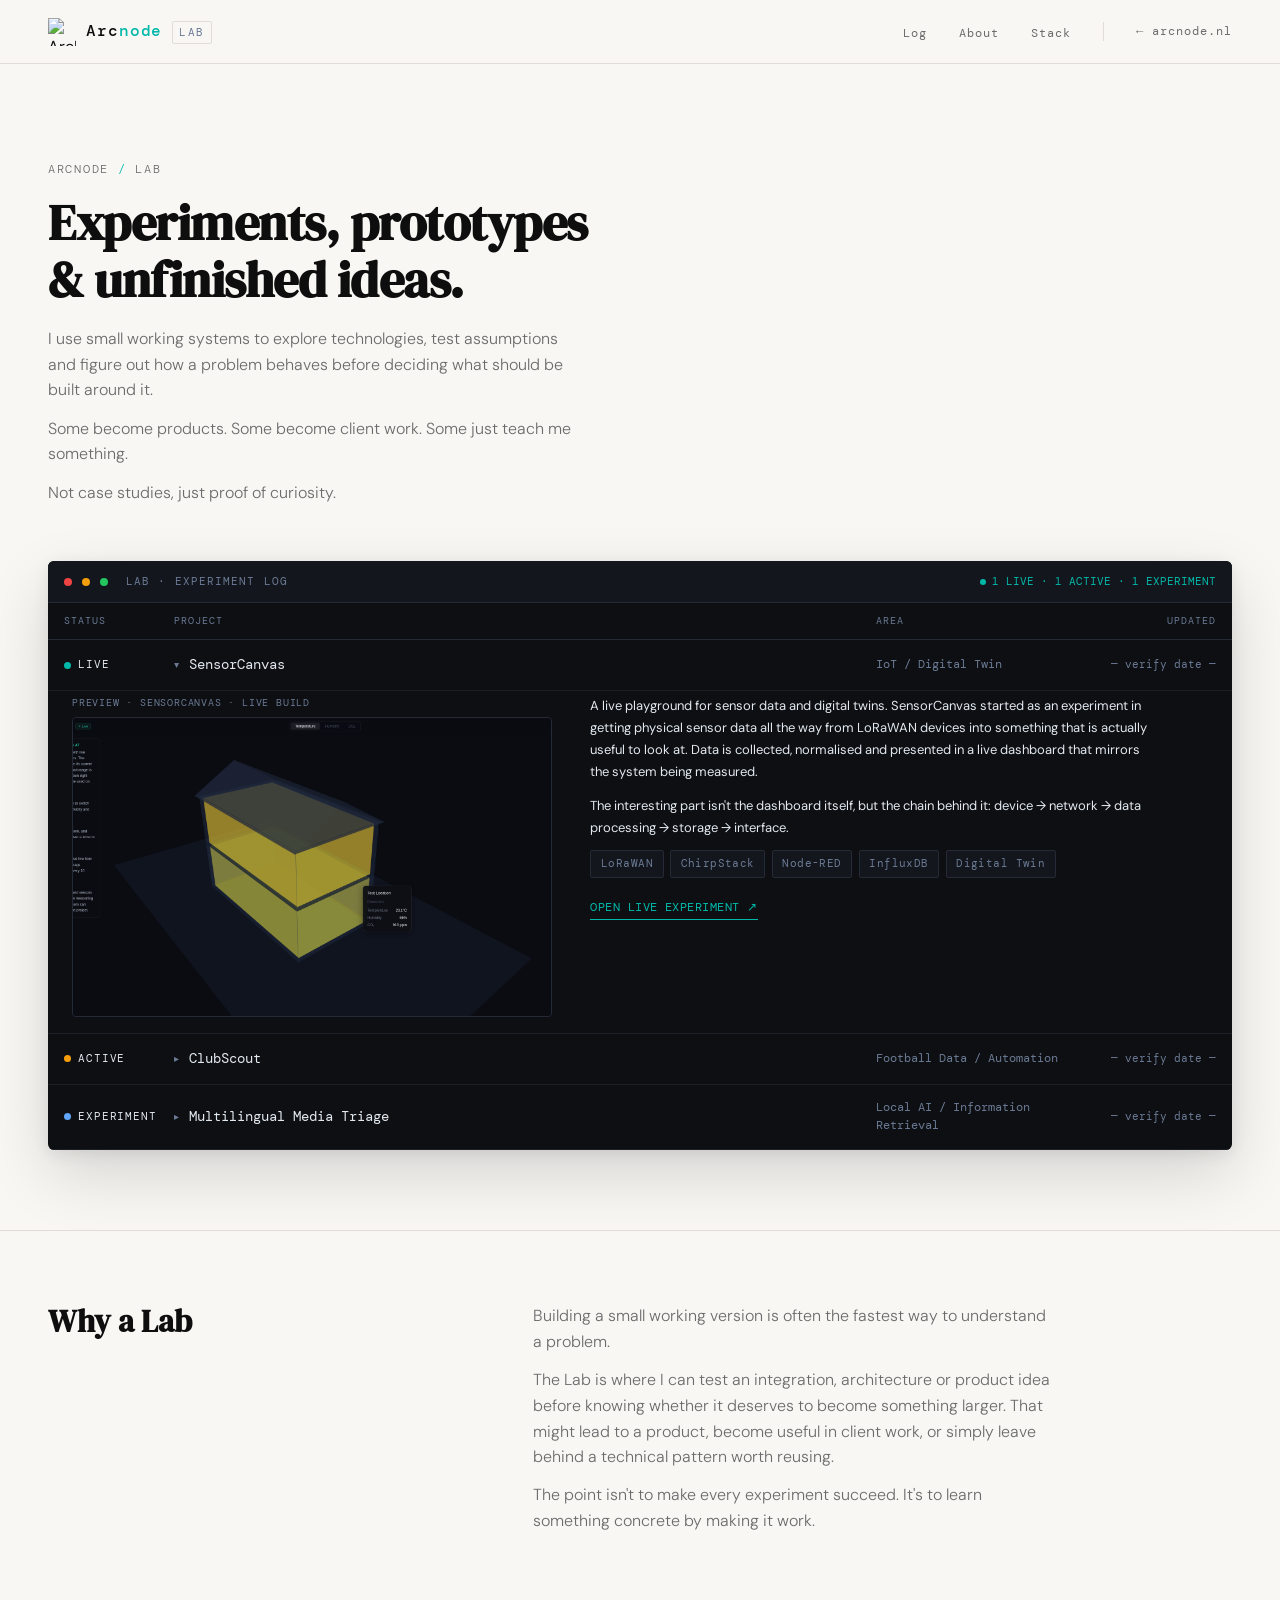
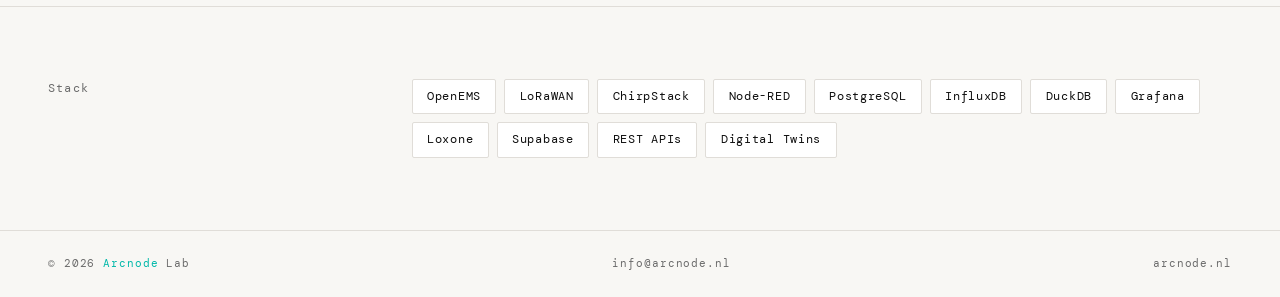
==== index.html @ 233a1d0d "Add files via upload" ====
<!DOCTYPE html>
<html lang="en">
<head>
    <link rel="icon" type="image/png" href="/flavicon.ico">
    <link rel="apple-touch-icon" href="/flavicon.ico">

    <meta charset="UTF-8">
    <meta name="viewport" content="width=device-width, initial-scale=1.0">

    <title>ArcNode / Lab — Experiments, prototypes & unfinished ideas.</title>
    <meta name="description" content="Experiments, prototypes and unfinished ideas from ArcNode. Not case studies — proof of curiosity.">

    <meta property="og:title" content="ArcNode / Lab">
    <meta property="og:description" content="Experiments, prototypes and unfinished ideas.">
    <meta property="og:type" content="website">
    <meta property="og:url" content="https://lab.arcnode.nl">
    <meta property="og:image" content="https://arcnode.nl/flavicon.ico">

    <link rel="preconnect" href="https://fonts.googleapis.com">
    <link href="https://fonts.googleapis.com/css2?family=DM+Serif+Display:ital@0;1&family=DM+Mono:wght@300;400;500&family=DM+Sans:wght@300;400;500&display=swap" rel="stylesheet">

<style>
  :root {
    /* Shared with arcnode.nl — do not diverge without updating both sites */
    --bg: #f8f7f4;
    --fg: #0e0e0e;
    --teal: #00b8a9;
    --teal-light: #e0f7f5;
    --teal-dark: #007a6e;
    --muted: #6b6b6b;
    --border: #e0ddd8;
    --mono: 'DM Mono', monospace;
    --serif: 'DM Serif Display', serif;
    --sans: 'DM Sans', sans-serif;

    /* Lab-only — the dark panel from arcnode.nl's dashboard mock, promoted from decoration to primary surface */
    --panel: #0d0f12;
    --panel-head: #13171d;
    --panel-border: #252b36;
    --panel-line: #1a1f28;
    --panel-text: #e2e8f0;
    --panel-muted: #6b7a95;

    --live: #00b8a9;
    --active: #f59e0b;
    --experiment: #60a5fa;
    --archived: #6b7a95;
  }

  *, *::before, *::after { box-sizing: border-box; margin: 0; padding: 0; }
  html { scroll-behavior: smooth; }
  body {
    background: var(--bg);
    color: var(--fg);
    font-family: var(--sans);
    font-size: 16px;
    line-height: 1.6;
  }

  @media (prefers-reduced-motion: reduce) {
    * { animation-duration: 0.01ms !important; transition-duration: 0.01ms !important; }
  }

  a { color: inherit; }

  /* NAV */
  nav {
    position: sticky;
    top: 0; left: 0; right: 0;
    z-index: 100;
    display: flex;
    align-items: center;
    justify-content: space-between;
    padding: 1.1rem 3rem;
    background: rgba(248,247,244,0.92);
    backdrop-filter: blur(12px);
    border-bottom: 1px solid var(--border);
  }

  .nav-logo {
    display: flex;
    align-items: baseline;
    gap: 0.6rem;
    text-decoration: none;
  }

  .nav-logo img { height: 28px; width: 28px; object-fit: contain; align-self: center; }

  .nav-logo-text {
    font-family: var(--mono);
    font-size: 1.02rem;
    font-weight: 500;
    letter-spacing: 0.06em;
    color: var(--fg);
  }
  .nav-logo-text span { color: var(--teal); }

  .nav-lab-tag {
    font-family: var(--mono);
    font-size: 0.68rem;
    letter-spacing: 0.14em;
    color: var(--panel-muted);
    border: 1px solid var(--border);
    padding: 0.1rem 0.4rem;
    border-radius: 2px;
  }

  .nav-right { display: flex; align-items: center; gap: 2rem; }

  .nav-links { display: flex; gap: 2rem; list-style: none; }

  .nav-links a, .nav-home {
    font-family: var(--mono);
    font-size: 0.76rem;
    letter-spacing: 0.08em;
    color: var(--muted);
    text-decoration: none;
    transition: color 0.15s;
  }
  .nav-links a:hover, .nav-home:hover { color: var(--teal); }

  .nav-home {
    display: flex;
    align-items: center;
    gap: 0.4rem;
    border-left: 1px solid var(--border);
    padding-left: 2rem;
  }

  /* INTRO — a README header, not a hero */
  .intro {
    padding: 6rem 3rem 3.5rem;
    max-width: 760px;
  }

  .intro-mark {
    font-family: var(--mono);
    font-size: 0.78rem;
    letter-spacing: 0.14em;
    color: var(--muted);
    margin-bottom: 0.9rem;
  }
  .intro-mark span { color: var(--teal); }

  .intro h1 {
    font-family: var(--serif);
    font-size: clamp(2.1rem, 4vw, 3.1rem);
    line-height: 1.15;
    letter-spacing: -0.01em;
    margin-bottom: 1.1rem;
  }

  .intro p {
    color: var(--muted);
    font-weight: 300;
    max-width: 540px;
  }

  .intro p + p { margin-top: 0.8rem; }

  /* LOG — the centerpiece */
  .log-section { padding: 0 3rem 5rem; }

  .log-panel {
    background: var(--panel);
    border-radius: 6px;
    overflow: hidden;
    font-family: var(--mono);
    color: var(--panel-text);
    box-shadow: 0 24px 64px rgba(0,0,0,0.14), 0 4px 16px rgba(0,0,0,0.08);
  }

  .log-head {
    display: flex;
    align-items: center;
    gap: 10px;
    padding: 0 16px;
    height: 42px;
    background: var(--panel-head);
    border-bottom: 1px solid var(--panel-border);
  }
  .log-dot { width: 8px; height: 8px; border-radius: 50%; }
  .log-head-title {
    margin-left: 8px;
    font-size: 11px;
    letter-spacing: 0.1em;
    color: var(--panel-muted);
  }
  .log-head-status {
    margin-left: auto;
    font-size: 11px;
    color: var(--live);
    display: flex;
    align-items: center;
    gap: 6px;
  }
  .log-head-status .blink {
    width: 6px; height: 6px; border-radius: 50%;
    background: var(--live);
    animation: pulse 2s ease-in-out infinite;
  }
  @keyframes pulse {
    0%, 100% { opacity: 1; }
    50% { opacity: 0.35; }
  }

  .log-cols {
    display: grid;
    grid-template-columns: 110px 1fr 200px 140px;
    padding: 10px 16px;
    font-size: 10px;
    letter-spacing: 0.1em;
    color: var(--panel-muted);
    border-bottom: 1px solid var(--panel-border);
  }

  .log-row {
    display: grid;
    grid-template-columns: 110px 1fr 200px 140px;
    align-items: center;
    padding: 14px 16px;
    border-bottom: 1px solid var(--panel-line);
    cursor: pointer;
    transition: background 0.15s;
  }
  .log-row:last-child { border-bottom: none; }
  .log-row:hover { background: var(--panel-head); }

  .status {
    display: flex;
    align-items: center;
    gap: 7px;
    font-size: 11px;
    letter-spacing: 0.08em;
  }
  .status-dot { width: 7px; height: 7px; border-radius: 50%; flex-shrink: 0; }
  .status-dot.hollow { background: transparent; border: 1.5px solid var(--archived); }
  .status.live .status-dot { background: var(--live); }
  .status.active .status-dot { background: var(--active); }
  .status.experiment .status-dot { background: var(--experiment); }
  .status.archived { color: var(--panel-muted); }

  .log-project {
    font-size: 13.5px;
    color: var(--panel-text);
    display: flex;
    align-items: center;
    gap: 10px;
  }
  .log-project .caret {
    font-size: 10px;
    color: var(--panel-muted);
    transition: transform 0.2s;
    display: inline-block;
  }
  .log-row[aria-expanded="true"] .caret { transform: rotate(90deg); }

  .log-area { font-size: 11.5px; color: var(--panel-muted); }
  .log-updated { font-size: 11px; color: var(--panel-muted); text-align: right; }

  .log-detail {
    grid-column: 1 / -1;
    display: none;
    padding: 4px 0 16px 24px;
    border-bottom: 1px solid var(--panel-line);
  }
  .log-row[aria-expanded="true"] + .log-detail {
    display: grid;
    grid-template-columns: minmax(260px, 480px) 1fr;
    gap: 1.6rem 2.4rem;
    align-items: start;
  }
  .log-row:last-of-type + .log-detail { border-bottom: none; }

  .log-body p {
    font-family: var(--sans);
    font-size: 13px;
    line-height: 1.7;
    color: var(--panel-text);
    max-width: 560px;
    margin-bottom: 0.7rem;
  }

  .log-body .todo-flag {
    font-family: var(--mono);
    font-size: 10.5px;
    color: var(--active);
    letter-spacing: 0.02em;
    margin-bottom: 0.7rem;
    max-width: 560px;
  }

  /* PREVIEW — treated as a lab artefact, not marketing imagery. No device mockups. */
  .preview { margin-bottom: 0; }
  .preview-label {
    font-family: var(--mono);
    font-size: 10px;
    letter-spacing: 0.08em;
    color: var(--panel-muted);
    margin-bottom: 6px;
  }
  .preview-box {
    aspect-ratio: 16 / 10;
    background: var(--panel-head);
    border: 1px dashed var(--panel-border);
    border-radius: 4px;
    display: flex;
    align-items: center;
    justify-content: center;
    text-align: center;
    padding: 1rem;
    font-family: var(--mono);
    font-size: 11px;
    line-height: 1.6;
    color: var(--panel-muted);
  }
  .preview-box img { width: 100%; height: 100%; object-fit: cover; border-radius: 3px; }
  .preview-box:has(img) { border-style: solid; padding: 0; }

  .preview-split { display: grid; grid-template-columns: 2fr 1fr; gap: 10px; }
  .preview-split .preview-box { aspect-ratio: auto; height: 190px; }

  /* Text pipeline — for experiments with no screenshot yet */
  .pipeline {
    display: flex;
    flex-wrap: wrap;
    align-items: center;
    gap: 6px;
    background: var(--panel-head);
    border: 1px solid var(--panel-border);
    border-radius: 4px;
    padding: 1rem;
    font-family: var(--mono);
    font-size: 10.5px;
    letter-spacing: 0.02em;
  }
  .pipeline-step {
    background: var(--panel);
    border: 1px solid var(--panel-border);
    border-radius: 2px;
    padding: 0.4rem 0.6rem;
    color: var(--panel-text);
  }
  .pipeline-arrow { color: var(--panel-muted); }

  .log-tags { display: flex; flex-wrap: wrap; gap: 0.4rem; margin-bottom: 0.9rem; }
  .log-tag {
    font-size: 10.5px;
    letter-spacing: 0.04em;
    padding: 0.3rem 0.6rem;
    background: var(--panel-head);
    border: 1px solid var(--panel-border);
    border-radius: 2px;
    color: var(--panel-muted);
  }

  .log-action {
    display: inline-flex;
    align-items: center;
    gap: 6px;
    font-family: var(--mono);
    font-size: 11.5px;
    letter-spacing: 0.04em;
    color: var(--live);
    text-decoration: none;
    border-bottom: 1px solid var(--live);
    padding-bottom: 2px;
    width: fit-content;
    transition: opacity 0.15s;
  }
  .log-action:hover { opacity: 0.7; }

  @media (max-width: 720px) {
    .log-cols { display: none; }
    .log-row, .log-detail { grid-template-columns: 1fr; row-gap: 6px; }
    .log-updated { text-align: left; }
    .preview-split { grid-template-columns: 1fr; }
  }

  /* ABOUT-THE-LAB STRIP */
  .about-lab {
    padding: 4.5rem 3rem;
    border-top: 1px solid var(--border);
    display: grid;
    grid-template-columns: 1fr 1.6fr;
    gap: 3rem;
  }
  .about-lab h2 {
    font-family: var(--serif);
    font-size: clamp(1.5rem, 2.4vw, 2rem);
    line-height: 1.2;
  }
  .about-lab p { color: var(--muted); font-weight: 300; max-width: 520px; }
  .about-lab p + p { margin-top: 0.8rem; }

  /* STACK — same component as arcnode.nl */
  .stack {
    padding: 4.5rem 3rem;
    border-top: 1px solid var(--border);
    display: grid;
    grid-template-columns: 1fr 2.6fr;
    gap: 3rem;
    align-items: start;
  }
  .stack-label { font-family: var(--mono); font-size: 0.75rem; letter-spacing: 0.1em; color: var(--muted); }
  .stack-items { display: flex; flex-wrap: wrap; gap: 0.5rem; }
  .stack-tag {
    font-family: var(--mono);
    font-size: 0.75rem;
    letter-spacing: 0.06em;
    padding: 0.45rem 0.9rem;
    background: #fff;
    border: 1px solid var(--border);
    color: var(--fg);
    border-radius: 2px;
    transition: border-color 0.2s, color 0.2s;
  }
  .stack-tag:hover { border-color: var(--teal); color: var(--teal-dark); }

  /* FOOTER */
  footer {
    padding: 1.5rem 3rem;
    border-top: 1px solid var(--border);
    display: flex;
    justify-content: space-between;
    align-items: center;
    flex-wrap: wrap;
    gap: 0.75rem;
  }
  footer p, footer a {
    font-family: var(--mono);
    font-size: 0.7rem;
    letter-spacing: 0.08em;
    color: var(--muted);
    text-decoration: none;
  }
  footer a:hover { color: var(--teal); }
  footer span { color: var(--teal); }

  /* Keyboard focus visibility */
  a:focus-visible, .log-row:focus-visible { outline: 2px solid var(--teal); outline-offset: 2px; }

  @media (max-width: 900px) {
    nav { padding: 1rem 1.5rem; }
    .nav-links { display: none; }
    .nav-home { padding-left: 1rem; }
    .intro { padding: 4.5rem 1.5rem 2.5rem; }
    .log-section { padding: 0 1.5rem 3.5rem; }
    .about-lab, .stack { grid-template-columns: 1fr; gap: 1.2rem; padding: 3rem 1.5rem; }
    footer { padding: 1.5rem; }
    .log-row[aria-expanded="true"] + .log-detail { grid-template-columns: 1fr; }
  }
</style>
</head>
<body>

<nav>
  <a href="https://arcnode.nl" class="nav-logo">
    <img src="/arcnode_flavo.png" alt="ArcNode logo">
    <span class="nav-logo-text">Arc<span>node</span></span>
    <span class="nav-lab-tag">LAB</span>
  </a>
  <div class="nav-right">
    <ul class="nav-links">
      <li><a href="#log">Log</a></li>
      <li><a href="#about">About</a></li>
      <li><a href="#stack">Stack</a></li>
    </ul>
    <a href="https://arcnode.nl" class="nav-home">← arcnode.nl</a>
  </div>
</nav>

<!-- INTRO -->
<section class="intro">
  <p class="intro-mark">ARCNODE <span>/</span> LAB</p>
  <h1>Experiments, prototypes<br>& unfinished ideas.</h1>
  <p>I use small working systems to explore technologies, test assumptions and figure out how a problem behaves before deciding what should be built around it.</p>
  <p>Some become products. Some become client work. Some just teach me something.</p>
  <p>Not case studies, just proof of curiosity.</p>
</section>

<!-- LOG -->
<section class="log-section" id="log">
  <div class="log-panel">
    <div class="log-head">
      <span class="log-dot" style="background:#ef4444"></span>
      <span class="log-dot" style="background:#f59e0b"></span>
      <span class="log-dot" style="background:#22c55e"></span>
      <span class="log-head-title">LAB · EXPERIMENT LOG</span>
      <span class="log-head-status"><span class="blink"></span>1 LIVE · 1 ACTIVE · 1 EXPERIMENT</span>
    </div>

    <div class="log-cols">
      <span>STATUS</span>
      <span>PROJECT</span>
      <span>AREA</span>
      <span style="text-align:right">UPDATED</span>
    </div>

    <div class="log-row" tabindex="0" role="button" aria-expanded="true" onclick="toggleRow(this)">
      <span class="status live"><span class="status-dot"></span>LIVE</span>
      <span class="log-project"><span class="caret">▸</span>SensorCanvas</span>
      <span class="log-area">IoT / Digital Twin</span>
      <span class="log-updated">— verify date —</span>
    </div>
    <div class="log-detail">
      <div class="preview">
        <p class="preview-label">PREVIEW · SENSORCANVAS · LIVE BUILD</p>
        <div class="preview-box"><img src="sensor_preview.png" alt="SensorCanvas dashboard"></div>
      </div>
      <div class="log-body">
        <p>A live playground for sensor data and digital twins. SensorCanvas started as an experiment in getting physical sensor data all the way from LoRaWAN devices into something that is actually useful to look at. Data is collected, normalised and presented in a live dashboard that mirrors the system being measured.</p>
        <p>The interesting part isn't the dashboard itself, but the chain behind it: device → network → data processing → storage → interface.</p>
        <div class="log-tags">
          <span class="log-tag">LoRaWAN</span>
          <span class="log-tag">ChirpStack</span>
          <span class="log-tag">Node-RED</span>
          <span class="log-tag">InfluxDB</span>
          <span class="log-tag">Digital Twin</span>
        </div>
        <a class="log-action" href="https://sensorcanvas.arcnode.nl/sensor/" target="_blank" rel="noopener">OPEN LIVE EXPERIMENT ↗</a>
      </div>
    </div>

    <div class="log-row" tabindex="0" role="button" aria-expanded="false" onclick="toggleRow(this)">
      <span class="status active"><span class="status-dot"></span>ACTIVE</span>
      <span class="log-project"><span class="caret">▸</span>ClubScout</span>
      <span class="log-area">Football Data / Automation</span>
      <span class="log-updated">— verify date —</span>
    </div>
    <div class="log-detail">
      <!-- Replace the two boxes below with:
           <img src="/lab/media/clubscout-profile.png" alt="ClubScout player profile">
           <img src="/lab/media/clubscout-telegram.png" alt="ClubScout Telegram alert"> -->
      <div class="preview preview-split">
        <div>
          <p class="preview-label">PREVIEW · CLUBSCOUT · PLAYER PROFILE</p>
          <div class="preview-box">Player-profile screenshot goes here.</div>
        </div>
        <div>
          <p class="preview-label">PREVIEW · CLUBSCOUT · TELEGRAM ALERT</p>
          <div class="preview-box">Telegram notification screenshot goes here.</div>
        </div>
      </div>
      <div class="log-body">
        <p>A football scouting tool built around a database of roughly 18,000 players. ClubScout explores what happens when player data, transfer information and automated monitoring are brought into one workflow — clubs can inspect player profiles and receive notifications when something relevant changes.</p>
        <p>The profile and the Telegram alert belong to the same system: the interface and the automated notification are two views on one pipeline, not two separate tools.</p>
        <div class="log-tags">
          <span class="log-tag">Next.js</span>
          <span class="log-tag">TypeScript</span>
          <span class="log-tag">PostgreSQL</span>
          <span class="log-tag">Telegram</span>
          <span class="log-tag">Data pipelines</span>
        </div>
      </div>
    </div>

    <div class="log-row" tabindex="0" role="button" aria-expanded="false" onclick="toggleRow(this)">
      <span class="status experiment"><span class="status-dot"></span>EXPERIMENT</span>
      <span class="log-project"><span class="caret">▸</span>Multilingual Media Triage</span>
      <span class="log-area">Local AI / Information Retrieval</span>
      <span class="log-updated">— verify date —</span>
    </div>
    <div class="log-detail">
      <div class="preview">
        <p class="preview-label">PIPELINE · MULTILINGUAL MEDIA TRIAGE</p>
        <div class="pipeline">
          <span class="pipeline-step">source article</span><span class="pipeline-arrow">→</span>
          <span class="pipeline-step">translation</span><span class="pipeline-arrow">→</span>
          <span class="pipeline-step">classification</span><span class="pipeline-arrow">→</span>
          <span class="pipeline-step">confidence / reasoning</span><span class="pipeline-arrow">→</span>
          <span class="pipeline-step">human review</span>
        </div>
      </div>
      <div class="log-body">
        <p class="todo-flag">✎ Derived from a client news-monitoring proof of concept — kept fully generic here, no client name, branding or real data.</p>
        <p>An experiment in finding relevant incidents in multilingual news without asking an AI model to invent the underlying facts. The pipeline collects articles across languages, translates the parts needed for review, applies local language models for relevance classification and structured metadata, and presents candidates for human review.</p>
        <p>The experiment is partly about a boundary: what can safely be automated, and what should remain a human decision?</p>
        <div class="log-tags">
          <span class="log-tag">Python</span>
          <span class="log-tag">Ollama</span>
          <span class="log-tag">Local LLMs</span>
          <span class="log-tag">SQLite</span>
          <span class="log-tag">Multilingual NLP</span>
        </div>
      </div>
    </div>
  </div>
</section>

<!-- ABOUT THE LAB -->
<section class="about-lab" id="about">
  <h2>Why a Lab</h2>
  <div>
    <p>Building a small working version is often the fastest way to understand a problem.</p>
    <p>The Lab is where I can test an integration, architecture or product idea before knowing whether it deserves to become something larger. That might lead to a product, become useful in client work, or simply leave behind a technical pattern worth reusing.</p>
    <p>The point isn't to make every experiment succeed. It's to learn something concrete by making it work.</p>
  </div>
</section>

<!-- STACK -->
<section class="stack" id="stack">
  <p class="stack-label">Stack</p>
  <div class="stack-items">
    <span class="stack-tag">OpenEMS</span>
    <span class="stack-tag">LoRaWAN</span>
    <span class="stack-tag">ChirpStack</span>
    <span class="stack-tag">Node-RED</span>
    <span class="stack-tag">PostgreSQL</span>
    <span class="stack-tag">InfluxDB</span>
    <span class="stack-tag">DuckDB</span>
    <span class="stack-tag">Grafana</span>
    <span class="stack-tag">Loxone</span>
    <span class="stack-tag">Supabase</span>
    <span class="stack-tag">REST APIs</span>
    <span class="stack-tag">Digital Twins</span>
  </div>
</section>

<footer>
  <p>© 2026 <span>Arcnode</span> Lab</p>
  <a href="mailto:info@arcnode.nl">info@arcnode.nl</a>
  <a href="https://arcnode.nl">arcnode.nl</a>
</footer>

<script>
  function toggleRow(row) {
    const expanded = row.getAttribute('aria-expanded') === 'true';
    document.querySelectorAll('.log-row').forEach(r => r.setAttribute('aria-expanded', 'false'));
    row.setAttribute('aria-expanded', expanded ? 'false' : 'true');
  }
  document.querySelectorAll('.log-row').forEach(row => {
    row.addEventListener('keydown', (e) => {
      if (e.key === 'Enter' || e.key === ' ') { e.preventDefault(); toggleRow(row); }
    });
  });
</script>

</body>
</html>
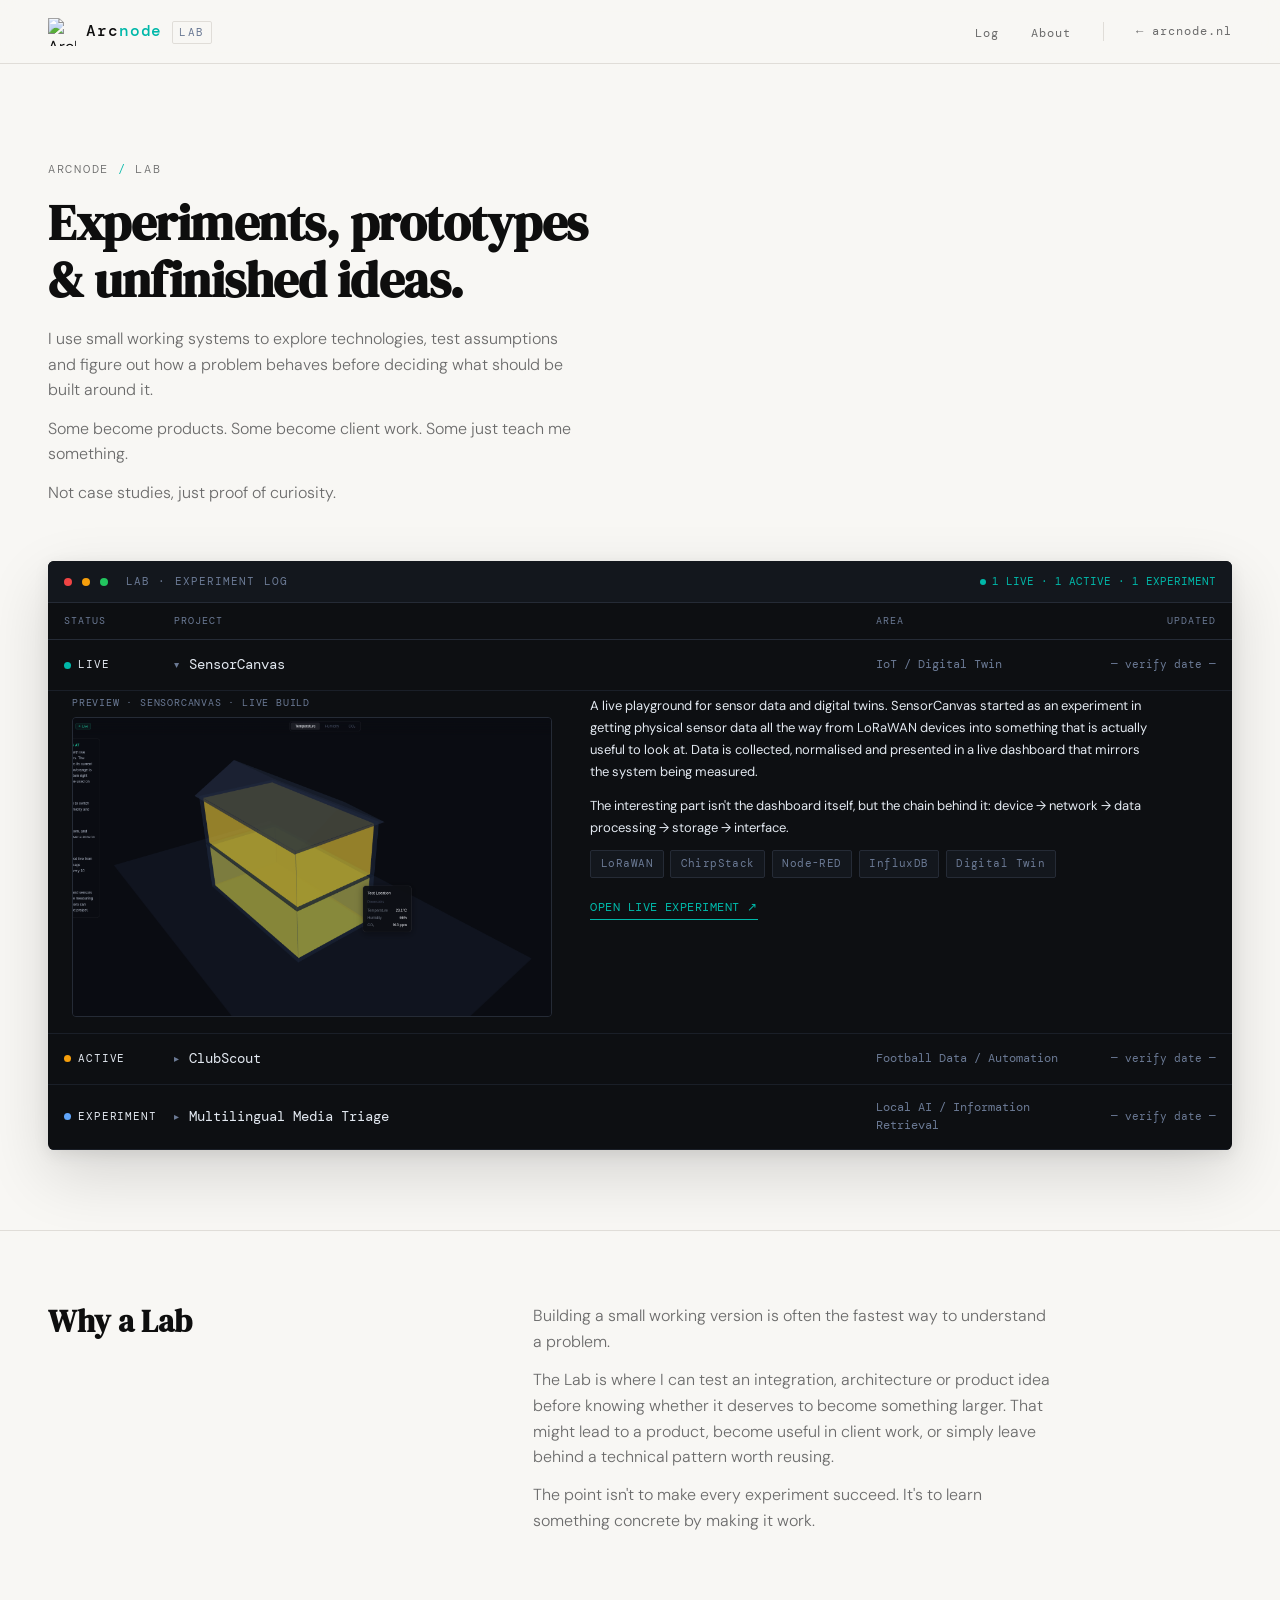
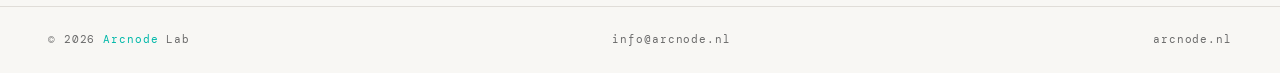
==== commit 85aebfaf: "Add files via upload" ====
--- a/index.html
+++ b/index.html
@@ -318,7 +318,8 @@
   .preview-box:has(img) { border-style: solid; padding: 0; }
 
   .preview-split { display: grid; grid-template-columns: 2fr 1fr; gap: 10px; }
-  .preview-split .preview-box { aspect-ratio: auto; height: 190px; }
+  .preview-split .preview-box { aspect-ratio: auto; height: 380px; }
+  .preview-split .preview-box img { object-fit: contain; }
 
   /* Text pipeline — for experiments with no screenshot yet */
   .pipeline {
@@ -393,30 +394,6 @@
   .about-lab p { color: var(--muted); font-weight: 300; max-width: 520px; }
   .about-lab p + p { margin-top: 0.8rem; }
 
-  /* STACK — same component as arcnode.nl */
-  .stack {
-    padding: 4.5rem 3rem;
-    border-top: 1px solid var(--border);
-    display: grid;
-    grid-template-columns: 1fr 2.6fr;
-    gap: 3rem;
-    align-items: start;
-  }
-  .stack-label { font-family: var(--mono); font-size: 0.75rem; letter-spacing: 0.1em; color: var(--muted); }
-  .stack-items { display: flex; flex-wrap: wrap; gap: 0.5rem; }
-  .stack-tag {
-    font-family: var(--mono);
-    font-size: 0.75rem;
-    letter-spacing: 0.06em;
-    padding: 0.45rem 0.9rem;
-    background: #fff;
-    border: 1px solid var(--border);
-    color: var(--fg);
-    border-radius: 2px;
-    transition: border-color 0.2s, color 0.2s;
-  }
-  .stack-tag:hover { border-color: var(--teal); color: var(--teal-dark); }
-
   /* FOOTER */
   footer {
     padding: 1.5rem 3rem;
@@ -446,7 +423,7 @@
     .nav-home { padding-left: 1rem; }
     .intro { padding: 4.5rem 1.5rem 2.5rem; }
     .log-section { padding: 0 1.5rem 3.5rem; }
-    .about-lab, .stack { grid-template-columns: 1fr; gap: 1.2rem; padding: 3rem 1.5rem; }
+    .about-lab { grid-template-columns: 1fr; gap: 1.2rem; padding: 3rem 1.5rem; }
     footer { padding: 1.5rem; }
     .log-row[aria-expanded="true"] + .log-detail { grid-template-columns: 1fr; }
   }
@@ -464,7 +441,6 @@
     <ul class="nav-links">
       <li><a href="#log">Log</a></li>
       <li><a href="#about">About</a></li>
-      <li><a href="#stack">Stack</a></li>
     </ul>
     <a href="https://arcnode.nl" class="nav-home">← arcnode.nl</a>
   </div>
@@ -535,11 +511,11 @@
       <div class="preview preview-split">
         <div>
           <p class="preview-label">PREVIEW · CLUBSCOUT · PLAYER PROFILE</p>
-          <div class="preview-box">Player-profile screenshot goes here.</div>
+          <div class="preview-box"><img src="player.png" alt="ClubScout player profile"></div>
         </div>
         <div>
           <p class="preview-label">PREVIEW · CLUBSCOUT · TELEGRAM ALERT</p>
-          <div class="preview-box">Telegram notification screenshot goes here.</div>
+          <div class="preview-box"><img src="telegram.png" alt="ClubScout Telegram alert"></div>
         </div>
       </div>
       <div class="log-body">
@@ -598,25 +574,6 @@
   </div>
 </section>
 
-<!-- STACK -->
-<section class="stack" id="stack">
-  <p class="stack-label">Stack</p>
-  <div class="stack-items">
-    <span class="stack-tag">OpenEMS</span>
-    <span class="stack-tag">LoRaWAN</span>
-    <span class="stack-tag">ChirpStack</span>
-    <span class="stack-tag">Node-RED</span>
-    <span class="stack-tag">PostgreSQL</span>
-    <span class="stack-tag">InfluxDB</span>
-    <span class="stack-tag">DuckDB</span>
-    <span class="stack-tag">Grafana</span>
-    <span class="stack-tag">Loxone</span>
-    <span class="stack-tag">Supabase</span>
-    <span class="stack-tag">REST APIs</span>
-    <span class="stack-tag">Digital Twins</span>
-  </div>
-</section>
-
 <footer>
   <p>© 2026 <span>Arcnode</span> Lab</p>
   <a href="mailto:info@arcnode.nl">info@arcnode.nl</a>
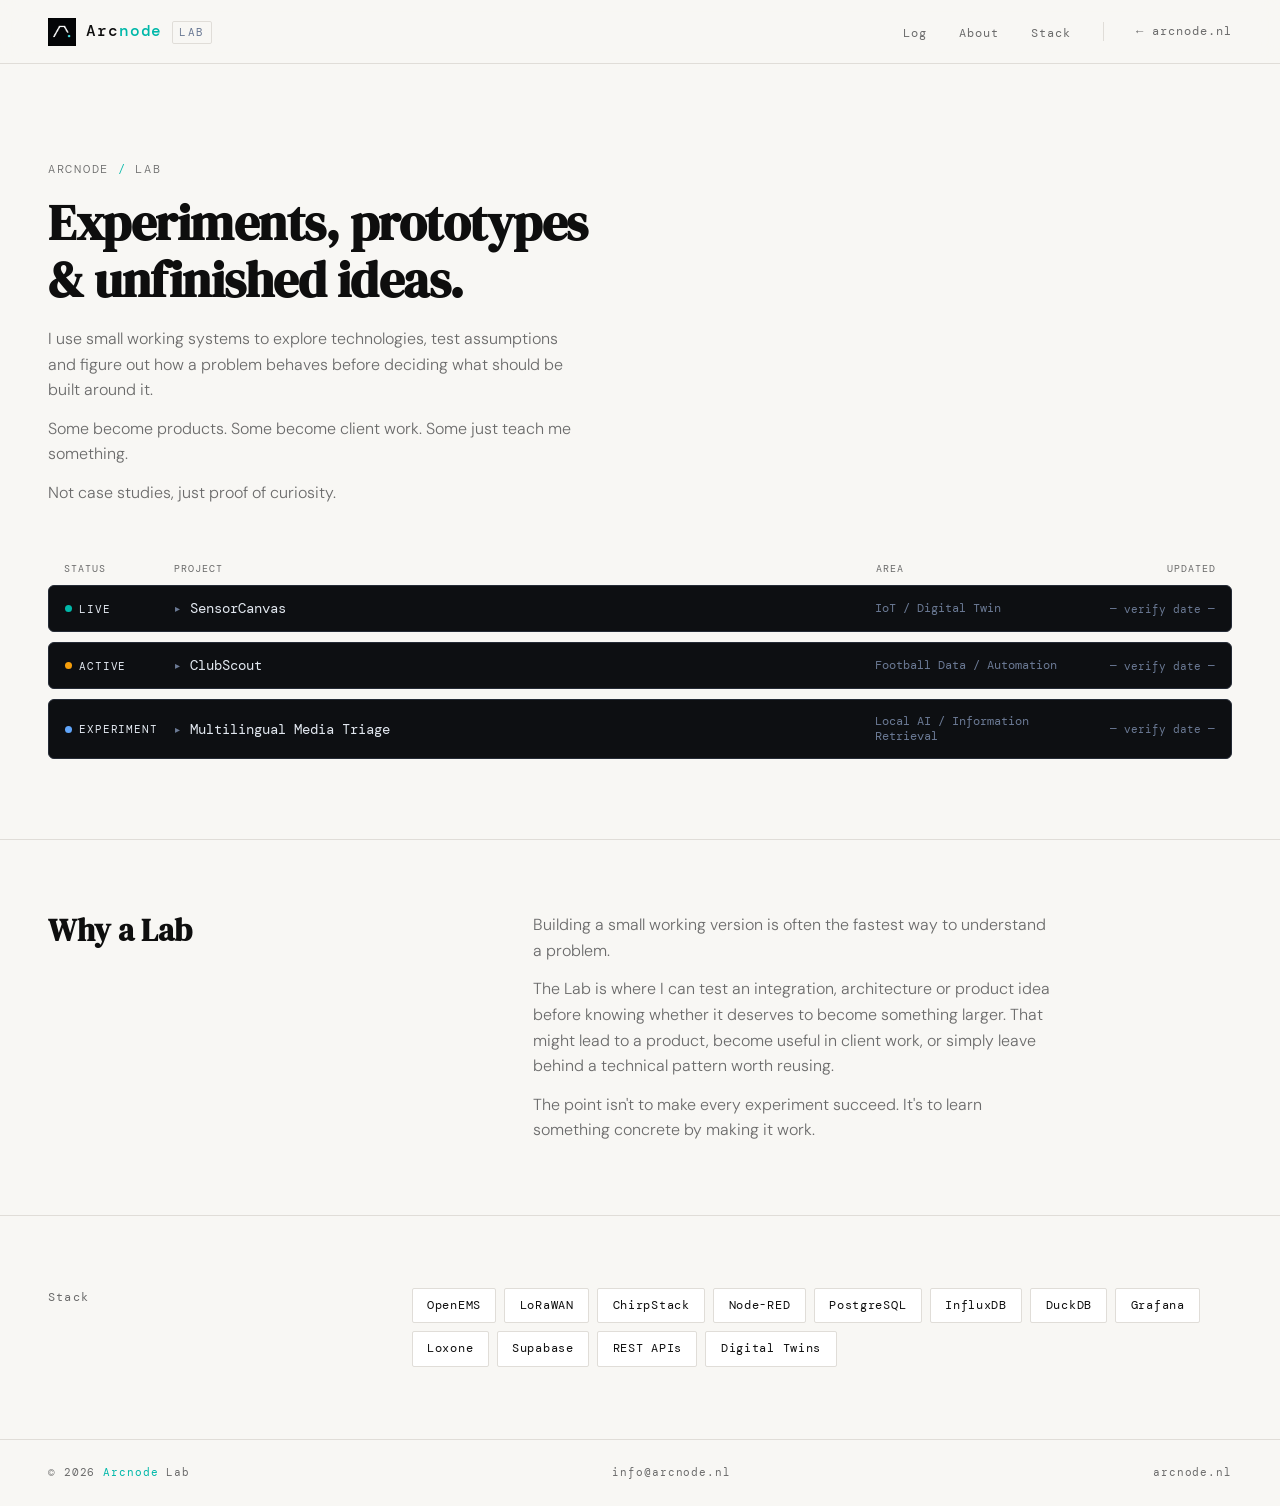
==== commit 3c2b64f8: "Add files via upload" ====
--- a/index.html
+++ b/index.html
@@ -159,72 +159,46 @@
   .intro p + p { margin-top: 0.8rem; }
 
   /* LOG — the centerpiece */
-  .log-section { padding: 0 3rem 5rem; }
-
-  .log-panel {
-    background: var(--panel);
-    border-radius: 6px;
-    overflow: hidden;
-    font-family: var(--mono);
-    color: var(--panel-text);
-    box-shadow: 0 24px 64px rgba(0,0,0,0.14), 0 4px 16px rgba(0,0,0,0.08);
-  }
-
-  .log-head {
-    display: flex;
-    align-items: center;
-    gap: 10px;
-    padding: 0 16px;
-    height: 42px;
-    background: var(--panel-head);
-    border-bottom: 1px solid var(--panel-border);
-  }
-  .log-dot { width: 8px; height: 8px; border-radius: 50%; }
-  .log-head-title {
-    margin-left: 8px;
-    font-size: 11px;
-    letter-spacing: 0.1em;
-    color: var(--panel-muted);
-  }
-  .log-head-status {
-    margin-left: auto;
-    font-size: 11px;
-    color: var(--live);
-    display: flex;
-    align-items: center;
-    gap: 6px;
-  }
-  .log-head-status .blink {
-    width: 6px; height: 6px; border-radius: 50%;
-    background: var(--live);
-    animation: pulse 2s ease-in-out infinite;
-  }
-  @keyframes pulse {
-    0%, 100% { opacity: 1; }
-    50% { opacity: 0.35; }
-  }
+  .log-section { padding: 0 3rem 5rem; font-family: var(--mono); color: var(--panel-text); }
 
   .log-cols {
     display: grid;
     grid-template-columns: 110px 1fr 200px 140px;
-    padding: 10px 16px;
+    padding: 0 16px 8px;
     font-size: 10px;
     letter-spacing: 0.1em;
-    color: var(--panel-muted);
-    border-bottom: 1px solid var(--panel-border);
+    color: var(--muted);
+  }
+
+  .log-list {
+    display: flex;
+    flex-direction: column;
+    gap: 10px;
+  }
+
+  .log-block {
+    background: var(--panel);
+    border: 1px solid var(--panel-border);
+    border-radius: 6px;
+    overflow: hidden;
   }
 
   .log-row {
     display: grid;
     grid-template-columns: 110px 1fr 200px 140px;
     align-items: center;
+    width: 100%;
     padding: 14px 16px;
-    border-bottom: 1px solid var(--panel-line);
+    border: none;
+    background: none;
+    font-family: inherit;
+    color: inherit;
+    text-align: left;
     cursor: pointer;
     transition: background 0.15s;
   }
-  .log-row:last-child { border-bottom: none; }
   .log-row:hover { background: var(--panel-head); }
+  .log-block.is-open .log-row { border-bottom: 1px solid var(--panel-border); }
 
   .status {
     display: flex;
@@ -259,20 +233,12 @@
   .log-updated { font-size: 11px; color: var(--panel-muted); text-align: right; }
 
   .log-detail {
-    grid-column: 1 / -1;
     display: none;
-    padding: 4px 0 16px 24px;
-    border-bottom: 1px solid var(--panel-line);
-  }
-  .log-row[aria-expanded="true"] + .log-detail {
-    display: grid;
-    grid-template-columns: minmax(260px, 480px) 1fr;
-    gap: 1.6rem 2.4rem;
-    align-items: start;
-  }
-  .log-row:last-of-type + .log-detail { border-bottom: none; }
-
-  .log-body p {
+    padding: 4px 16px 20px 40px;
+  }
+  .log-block.is-open .log-detail { display: block; }
+
+  .log-detail p {
     font-family: var(--sans);
     font-size: 13px;
     line-height: 1.7;
@@ -281,7 +247,7 @@
     margin-bottom: 0.7rem;
   }
 
-  .log-body .todo-flag {
+  .log-detail .todo-flag {
     font-family: var(--mono);
     font-size: 10.5px;
     color: var(--active);
@@ -291,7 +257,7 @@
   }
 
   /* PREVIEW — treated as a lab artefact, not marketing imagery. No device mockups. */
-  .preview { margin-bottom: 0; }
+  .preview { margin-bottom: 1.1rem; max-width: 560px; }
   .preview-label {
     font-family: var(--mono);
     font-size: 10px;
@@ -315,11 +281,9 @@
     color: var(--panel-muted);
   }
   .preview-box img { width: 100%; height: 100%; object-fit: cover; border-radius: 3px; }
-  .preview-box:has(img) { border-style: solid; padding: 0; }
 
   .preview-split { display: grid; grid-template-columns: 2fr 1fr; gap: 10px; }
-  .preview-split .preview-box { aspect-ratio: auto; height: 380px; }
-  .preview-split .preview-box img { object-fit: contain; }
+  .preview-split .preview-box { aspect-ratio: auto; height: 190px; }
 
   /* Text pipeline — for experiments with no screenshot yet */
   .pipeline {
@@ -371,11 +335,177 @@
   }
   .log-action:hover { opacity: 0.7; }
 
+  /* MMT DEMO — a generic recreation of a review-queue UI, treated as an embedded artefact */
+  .mmt-demo {
+    background: #fbfaf7;
+    border: 1px solid #e2ded5;
+    border-radius: 4px;
+    overflow: hidden;
+    color: #1a1a1a;
+  }
+
+  .mmt-header {
+    background: #1c2b3a;
+    color: #e8ecf1;
+    padding: 0.9rem 1.1rem;
+    display: flex;
+    justify-content: space-between;
+    align-items: baseline;
+    flex-wrap: wrap;
+    gap: 0.5rem;
+  }
+  .mmt-brand { display: flex; align-items: baseline; gap: 0.6rem; }
+  .mmt-brand-mark {
+    font-family: var(--mono);
+    font-size: 9.5px;
+    letter-spacing: 0.1em;
+    color: #8fa4bd;
+    border: 1px solid #3a4c60;
+    border-radius: 2px;
+    padding: 0.1rem 0.35rem;
+  }
+  .mmt-brand-title { font-family: var(--serif); font-style: italic; font-size: 1.05rem; }
+  .mmt-stats { font-family: var(--mono); font-size: 10px; color: #8fa4bd; }
+  .mmt-stats span { margin-left: 8px; }
+
+  .mmt-toolbar {
+    background: #f2f0ea;
+    border-bottom: 1px solid #e2ded5;
+    padding: 0.55rem 1.1rem;
+    display: flex;
+    gap: 0.6rem;
+    align-items: center;
+  }
+  .mmt-select {
+    font-family: var(--sans);
+    font-size: 11.5px;
+    color: #4a463d;
+    background: #fff;
+    border: 1px solid #d8d3c8;
+    border-radius: 3px;
+    padding: 0.3rem 0.6rem;
+  }
+  .mmt-run-btn {
+    font-family: var(--sans);
+    font-size: 11.5px;
+    font-weight: 500;
+    color: #fff;
+    background: #c9963d;
+    border-radius: 3px;
+    padding: 0.3rem 0.7rem;
+  }
+
+  .mmt-cards { padding: 0.9rem 1.1rem; display: flex; flex-direction: column; gap: 0.7rem; }
+
+  .mmt-card {
+    position: relative;
+    background: #fff;
+    border: 1px solid #e9e5db;
+    border-radius: 4px;
+    padding: 0.85rem 1rem;
+  }
+
+  .mmt-badge {
+    position: absolute;
+    top: 0.8rem;
+    right: 1rem;
+    font-family: var(--mono);
+    font-size: 8.5px;
+    letter-spacing: 0.08em;
+    padding: 0.15rem 0.4rem;
+    border-radius: 2px;
+    border: 1px solid transparent;
+  }
+  .mmt-badge.confirmed { background: #eef3ee; color: #3f6b52; border-color: #cfe0d3; }
+  .mmt-badge.suggested { background: #f2f0ea; color: #7a756b; border-color: #e2ded5; }
+  .mmt-badge.uncertain { background: #faf1df; color: #a3762c; border-color: #ecdcb6; }
+
+  .mmt-title {
+    display: block;
+    font-family: var(--sans);
+    font-size: 13.5px;
+    font-weight: 500;
+    color: #1a1a1a;
+    text-decoration: none;
+    max-width: 82%;
+    line-height: 1.4;
+    margin-bottom: 0.4rem;
+  }
+  .mmt-title:hover { color: var(--teal-dark); text-decoration: underline; }
+
+  .mmt-meta {
+    font-family: var(--mono);
+    font-size: 10px;
+    color: #8a8578;
+    display: flex;
+    gap: 0.7rem;
+    margin-bottom: 0.5rem;
+  }
+  .mmt-meta strong { color: #4a463d; }
+
+  .log-detail .mmt-reasoning {
+    font-family: var(--sans);
+    font-style: italic;
+    font-size: 12px;
+    color: #4a463d;
+    background: #f6f4ee;
+    border-radius: 3px;
+    padding: 0.5rem 0.65rem;
+    margin-bottom: 0.5rem;
+  }
+
+  .mmt-toggle-original {
+    display: inline-block;
+    font-family: var(--mono);
+    font-size: 10px;
+    color: #a3762c;
+    text-decoration: underline;
+    cursor: pointer;
+    margin-bottom: 0.4rem;
+  }
+  .mmt-original {
+    display: none;
+  }
+  .log-detail .mmt-original {
+    font-family: var(--sans);
+    font-size: 12px;
+    color: #4a463d;
+    background: #f6f4ee;
+    border-radius: 3px;
+    padding: 0.5rem 0.65rem;
+    margin-bottom: 0.5rem;
+  }
+  .mmt-card.show-original .mmt-original { display: block; }
+
+  .mmt-source {
+    display: inline-block;
+    font-family: var(--sans);
+    font-size: 11px;
+    color: #6b6b6b;
+    text-decoration: underline;
+    margin-bottom: 0.6rem;
+  }
+
+  .mmt-actions { display: flex; gap: 0.5rem; }
+  .mmt-btn {
+    font-family: var(--sans);
+    font-size: 11px;
+    font-weight: 500;
+    padding: 0.3rem 0.7rem;
+    border-radius: 3px;
+    border: 1px solid #d8d3c8;
+    color: #4a463d;
+  }
+  .mmt-btn.confirm { background: #3f6b52; color: #fff; border-color: #3f6b52; }
+  .mmt-btn.reject { color: #a3453b; border-color: #e0bdb8; }
+
   @media (max-width: 720px) {
     .log-cols { display: none; }
-    .log-row, .log-detail { grid-template-columns: 1fr; row-gap: 6px; }
+    .log-row { grid-template-columns: 1fr; row-gap: 6px; }
+    .log-detail { padding-left: 16px; }
     .log-updated { text-align: left; }
     .preview-split { grid-template-columns: 1fr; }
+    .mmt-title { max-width: 100%; }
   }
 
   /* ABOUT-THE-LAB STRIP */
@@ -394,6 +524,30 @@
   .about-lab p { color: var(--muted); font-weight: 300; max-width: 520px; }
   .about-lab p + p { margin-top: 0.8rem; }
 
+  /* STACK — same component as arcnode.nl */
+  .stack {
+    padding: 4.5rem 3rem;
+    border-top: 1px solid var(--border);
+    display: grid;
+    grid-template-columns: 1fr 2.6fr;
+    gap: 3rem;
+    align-items: start;
+  }
+  .stack-label { font-family: var(--mono); font-size: 0.75rem; letter-spacing: 0.1em; color: var(--muted); }
+  .stack-items { display: flex; flex-wrap: wrap; gap: 0.5rem; }
+  .stack-tag {
+    font-family: var(--mono);
+    font-size: 0.75rem;
+    letter-spacing: 0.06em;
+    padding: 0.45rem 0.9rem;
+    background: #fff;
+    border: 1px solid var(--border);
+    color: var(--fg);
+    border-radius: 2px;
+    transition: border-color 0.2s, color 0.2s;
+  }
+  .stack-tag:hover { border-color: var(--teal); color: var(--teal-dark); }
+
   /* FOOTER */
   footer {
     padding: 1.5rem 3rem;
@@ -423,9 +577,8 @@
     .nav-home { padding-left: 1rem; }
     .intro { padding: 4.5rem 1.5rem 2.5rem; }
     .log-section { padding: 0 1.5rem 3.5rem; }
-    .about-lab { grid-template-columns: 1fr; gap: 1.2rem; padding: 3rem 1.5rem; }
+    .about-lab, .stack { grid-template-columns: 1fr; gap: 1.2rem; padding: 3rem 1.5rem; }
     footer { padding: 1.5rem; }
-    .log-row[aria-expanded="true"] + .log-detail { grid-template-columns: 1fr; }
   }
 </style>
 </head>
@@ -441,6 +594,7 @@
     <ul class="nav-links">
       <li><a href="#log">Log</a></li>
       <li><a href="#about">About</a></li>
+      <li><a href="#stack">Stack</a></li>
     </ul>
     <a href="https://arcnode.nl" class="nav-home">← arcnode.nl</a>
   </div>
@@ -457,87 +611,82 @@
 
 <!-- LOG -->
 <section class="log-section" id="log">
-  <div class="log-panel">
-    <div class="log-head">
-      <span class="log-dot" style="background:#ef4444"></span>
-      <span class="log-dot" style="background:#f59e0b"></span>
-      <span class="log-dot" style="background:#22c55e"></span>
-      <span class="log-head-title">LAB · EXPERIMENT LOG</span>
-      <span class="log-head-status"><span class="blink"></span>1 LIVE · 1 ACTIVE · 1 EXPERIMENT</span>
-    </div>
-
-    <div class="log-cols">
-      <span>STATUS</span>
-      <span>PROJECT</span>
-      <span>AREA</span>
-      <span style="text-align:right">UPDATED</span>
-    </div>
-
-    <div class="log-row" tabindex="0" role="button" aria-expanded="true" onclick="toggleRow(this)">
-      <span class="status live"><span class="status-dot"></span>LIVE</span>
-      <span class="log-project"><span class="caret">▸</span>SensorCanvas</span>
-      <span class="log-area">IoT / Digital Twin</span>
-      <span class="log-updated">— verify date —</span>
-    </div>
-    <div class="log-detail">
+  <div class="log-cols">
+    <span>STATUS</span>
+    <span>PROJECT</span>
+    <span>AREA</span>
+    <span style="text-align:right">UPDATED</span>
+  </div>
+
+  <div class="log-list">
+    <div class="log-block">
+      <button class="log-row" aria-expanded="false" onclick="toggleBlock(this)">
+        <span class="status live"><span class="status-dot"></span>LIVE</span>
+        <span class="log-project"><span class="caret">▸</span>SensorCanvas</span>
+        <span class="log-area">IoT / Digital Twin</span>
+        <span class="log-updated">— verify date —</span>
+      </button>
+      <div class="log-detail">
+      <!-- Replace this placeholder box with: <img src="/lab/media/sensorcanvas.png" alt="SensorCanvas dashboard"> -->
       <div class="preview">
         <p class="preview-label">PREVIEW · SENSORCANVAS · LIVE BUILD</p>
-        <div class="preview-box"><img src="sensor_preview.png" alt="SensorCanvas dashboard"></div>
-      </div>
-      <div class="log-body">
-        <p>A live playground for sensor data and digital twins. SensorCanvas started as an experiment in getting physical sensor data all the way from LoRaWAN devices into something that is actually useful to look at. Data is collected, normalised and presented in a live dashboard that mirrors the system being measured.</p>
-        <p>The interesting part isn't the dashboard itself, but the chain behind it: device → network → data processing → storage → interface.</p>
-        <div class="log-tags">
-          <span class="log-tag">LoRaWAN</span>
-          <span class="log-tag">ChirpStack</span>
-          <span class="log-tag">Node-RED</span>
-          <span class="log-tag">InfluxDB</span>
-          <span class="log-tag">Digital Twin</span>
-        </div>
-        <a class="log-action" href="https://sensorcanvas.arcnode.nl/sensor/" target="_blank" rel="noopener">OPEN LIVE EXPERIMENT ↗</a>
+        <div class="preview-box">Real screenshot of SensorCanvas goes here.<br>No device mockup — just the interface itself.</div>
+      </div>
+      <p>A live playground for sensor data and digital twins. SensorCanvas started as an experiment in getting physical sensor data all the way from LoRaWAN devices into something that is actually useful to look at. Data is collected, normalised and presented in a live dashboard that mirrors the system being measured.</p>
+      <p>The interesting part isn't the dashboard itself, but the chain behind it: device → network → data processing → storage → interface.</p>
+      <div class="log-tags">
+        <span class="log-tag">LoRaWAN</span>
+        <span class="log-tag">ChirpStack</span>
+        <span class="log-tag">Node-RED</span>
+        <span class="log-tag">InfluxDB</span>
+        <span class="log-tag">Digital Twin</span>
+      </div>
+      <a class="log-action" href="https://sensorcanvas.arcnode.nl/sensor/" target="_blank" rel="noopener">OPEN LIVE EXPERIMENT ↗</a>
       </div>
     </div>
 
-    <div class="log-row" tabindex="0" role="button" aria-expanded="false" onclick="toggleRow(this)">
-      <span class="status active"><span class="status-dot"></span>ACTIVE</span>
-      <span class="log-project"><span class="caret">▸</span>ClubScout</span>
-      <span class="log-area">Football Data / Automation</span>
-      <span class="log-updated">— verify date —</span>
-    </div>
-    <div class="log-detail">
+    <div class="log-block">
+      <button class="log-row" aria-expanded="false" onclick="toggleBlock(this)">
+        <span class="status active"><span class="status-dot"></span>ACTIVE</span>
+        <span class="log-project"><span class="caret">▸</span>ClubScout</span>
+        <span class="log-area">Football Data / Automation</span>
+        <span class="log-updated">— verify date —</span>
+      </button>
+      <div class="log-detail">
       <!-- Replace the two boxes below with:
            <img src="/lab/media/clubscout-profile.png" alt="ClubScout player profile">
            <img src="/lab/media/clubscout-telegram.png" alt="ClubScout Telegram alert"> -->
       <div class="preview preview-split">
         <div>
           <p class="preview-label">PREVIEW · CLUBSCOUT · PLAYER PROFILE</p>
-          <div class="preview-box"><img src="player.png" alt="ClubScout player profile"></div>
+          <div class="preview-box">Player-profile screenshot goes here.</div>
         </div>
         <div>
           <p class="preview-label">PREVIEW · CLUBSCOUT · TELEGRAM ALERT</p>
-          <div class="preview-box"><img src="telegram.png" alt="ClubScout Telegram alert"></div>
+          <div class="preview-box">Telegram notification screenshot goes here.</div>
         </div>
       </div>
-      <div class="log-body">
-        <p>A football scouting tool built around a database of roughly 18,000 players. ClubScout explores what happens when player data, transfer information and automated monitoring are brought into one workflow — clubs can inspect player profiles and receive notifications when something relevant changes.</p>
-        <p>The profile and the Telegram alert belong to the same system: the interface and the automated notification are two views on one pipeline, not two separate tools.</p>
-        <div class="log-tags">
-          <span class="log-tag">Next.js</span>
-          <span class="log-tag">TypeScript</span>
-          <span class="log-tag">PostgreSQL</span>
-          <span class="log-tag">Telegram</span>
-          <span class="log-tag">Data pipelines</span>
-        </div>
+      <p>A football scouting tool built around a database of roughly 18,000 players. ClubScout explores what happens when player data, transfer information and automated monitoring are brought into one workflow — clubs can inspect player profiles and receive notifications when something relevant changes.</p>
+      <p>The profile and the Telegram alert belong to the same system: the interface and the automated notification are two views on one pipeline, not two separate tools.</p>
+      <div class="log-tags">
+        <span class="log-tag">Next.js</span>
+        <span class="log-tag">TypeScript</span>
+        <span class="log-tag">PostgreSQL</span>
+        <span class="log-tag">Telegram</span>
+        <span class="log-tag">Data pipelines</span>
+      </div>
       </div>
     </div>
 
-    <div class="log-row" tabindex="0" role="button" aria-expanded="false" onclick="toggleRow(this)">
-      <span class="status experiment"><span class="status-dot"></span>EXPERIMENT</span>
-      <span class="log-project"><span class="caret">▸</span>Multilingual Media Triage</span>
-      <span class="log-area">Local AI / Information Retrieval</span>
-      <span class="log-updated">— verify date —</span>
-    </div>
-    <div class="log-detail">
+    <div class="log-block">
+      <button class="log-row" aria-expanded="false" onclick="toggleBlock(this)">
+        <span class="status experiment"><span class="status-dot"></span>EXPERIMENT</span>
+        <span class="log-project"><span class="caret">▸</span>Multilingual Media Triage</span>
+        <span class="log-area">Local AI / Information Retrieval</span>
+        <span class="log-updated">— verify date —</span>
+      </button>
+      <div class="log-detail">
+      <p class="todo-flag">✎ Derived from a client news-monitoring proof of concept — kept fully generic here, no client name, branding or real data.</p>
       <div class="preview">
         <p class="preview-label">PIPELINE · MULTILINGUAL MEDIA TRIAGE</p>
         <div class="pipeline">
@@ -548,17 +697,85 @@
           <span class="pipeline-step">human review</span>
         </div>
       </div>
-      <div class="log-body">
-        <p class="todo-flag">✎ Derived from a client news-monitoring proof of concept — kept fully generic here, no client name, branding or real data.</p>
-        <p>An experiment in finding relevant incidents in multilingual news without asking an AI model to invent the underlying facts. The pipeline collects articles across languages, translates the parts needed for review, applies local language models for relevance classification and structured metadata, and presents candidates for human review.</p>
-        <p>The experiment is partly about a boundary: what can safely be automated, and what should remain a human decision?</p>
-        <div class="log-tags">
-          <span class="log-tag">Python</span>
-          <span class="log-tag">Ollama</span>
-          <span class="log-tag">Local LLMs</span>
-          <span class="log-tag">SQLite</span>
-          <span class="log-tag">Multilingual NLP</span>
+      <p>An experiment in finding relevant incidents in multilingual news without asking an AI model to invent the underlying facts. The pipeline collects articles across languages, translates the parts needed for review, applies local language models for relevance classification and structured metadata, and presents candidates for human review.</p>
+      <p>The experiment is partly about a boundary: what can safely be automated, and what should remain a human decision?</p>
+
+      <p class="preview-label" style="margin-top:0.4rem;">PREVIEW · GENERIC REVIEW QUEUE · BATTERY &amp; EV SUPPLY CHAIN DEMO</p>
+      <div class="mmt-demo">
+        <div class="mmt-header">
+          <div class="mmt-brand">
+            <span class="mmt-brand-mark">DEMO · v1</span>
+            <span class="mmt-brand-title">Media Review</span>
+          </div>
+          <div class="mmt-stats">5 in queue &nbsp; <span>en 3</span> <span>fr 1</span> <span>sv 1</span></div>
         </div>
+        <div class="mmt-toolbar">
+          <span class="mmt-select">Last 7 days</span>
+          <span class="mmt-run-btn">Run new scan</span>
+        </div>
+
+        <div class="mmt-cards">
+
+          <article class="mmt-card">
+            <span class="mmt-badge confirmed">CONFIRMED</span>
+            <a class="mmt-title" href="https://www.energy-storage.news/hithium-signs-e400-million-spain-battery-gigafactory-investment-agreement-after-two-year-courtship/" target="_blank" rel="noopener">Hithium signs €400m Spain battery gigafactory deal</a>
+            <div class="mmt-meta"><span>en</span><span>Spain</span><span>2026-04-17</span><span><strong>confidence 8/10</strong></span><span>id: a3f0c1</span></div>
+            <p class="mmt-reasoning">New cell manufacturing capacity announced for Navarre, tied to an existing storage-integration partnership.</p>
+            <a class="mmt-source" href="https://www.energy-storage.news/hithium-signs-e400-million-spain-battery-gigafactory-investment-agreement-after-two-year-courtship/" target="_blank" rel="noopener">Energy-Storage.News</a>
+            <div class="mmt-actions"><span class="mmt-btn confirm">Confirm</span><span class="mmt-btn">Uncertain</span><span class="mmt-btn reject">Reject</span></div>
+          </article>
+
+          <article class="mmt-card">
+            <span class="mmt-badge confirmed">CONFIRMED</span>
+            <a class="mmt-title" href="https://france3-regions.franceinfo.fr/hauts-de-france/nord-0/dunkerque/la-gigafactory-verkor-est-inauguree-pres-de-dunkerque-c-est-le-debut-d-une-nouvelle-ere-industrielle-3265034.html" target="_blank" rel="noopener">Verkor's battery gigafactory opens near Dunkirk</a>
+            <div class="mmt-meta"><span>fr</span><span>France</span><span>2025-12-11</span><span><strong>confidence 9/10</strong></span><span>id: 7c2ee1</span></div>
+            <p class="mmt-reasoning">First cells produced at a new French site, framed locally as a milestone for European battery sovereignty.</p>
+            <a class="mmt-toggle-original">Show original ▾</a>
+            <p class="mmt-original">La gigafactory Verkor est inaugurée près de Dunkerque</p>
+            <a class="mmt-source" href="https://france3-regions.franceinfo.fr/hauts-de-france/nord-0/dunkerque/la-gigafactory-verkor-est-inauguree-pres-de-dunkerque-c-est-le-debut-d-une-nouvelle-ere-industrielle-3265034.html" target="_blank" rel="noopener">France 3 Régions</a>
+            <div class="mmt-actions"><span class="mmt-btn confirm">Confirm</span><span class="mmt-btn">Uncertain</span><span class="mmt-btn reject">Reject</span></div>
+          </article>
+
+          <article class="mmt-card">
+            <span class="mmt-badge suggested">SUGGESTED</span>
+            <a class="mmt-title" href="https://www.automotorsport.se/nyheter/northvolt-kop-klart-lyten-batterifabrik-skelleftea/" target="_blank" rel="noopener">Former Northvolt plant to restart, targeting 600 new hires</a>
+            <div class="mmt-meta"><span>sv</span><span>Sweden</span><span>2026-02-27</span><span><strong>confidence 8/10</strong></span><span>id: 9d41b0</span></div>
+            <p class="mmt-reasoning">Site changes ownership after last year's bankruptcy; production restart planned under the new buyer.</p>
+            <a class="mmt-toggle-original">Show original ▾</a>
+            <p class="mmt-original">Northvolt-fabriken räddas – siktar på 600 nyanställningar</p>
+            <a class="mmt-source" href="https://www.automotorsport.se/nyheter/northvolt-kop-klart-lyten-batterifabrik-skelleftea/" target="_blank" rel="noopener">Automotorsport.se</a>
+            <div class="mmt-actions"><span class="mmt-btn confirm">Confirm</span><span class="mmt-btn">Uncertain</span><span class="mmt-btn reject">Reject</span></div>
+          </article>
+
+          <article class="mmt-card">
+            <span class="mmt-badge uncertain">UNCERTAIN</span>
+            <a class="mmt-title" href="https://balkangreenenergynews.com/protests-in-serbia-against-lithium-mining-to-culminate-in-belgrade-rally/" target="_blank" rel="noopener">Protests in Serbia against lithium mining to culminate in Belgrade rally</a>
+            <div class="mmt-meta"><span>en</span><span>Serbia</span><span>2026-06-05</span><span><strong>confidence 7/10</strong></span><span>id: 2f88ae</span></div>
+            <p class="mmt-reasoning">Renewed opposition to a major European lithium project — relevant upstream, before it reaches any battery factory.</p>
+            <a class="mmt-source" href="https://balkangreenenergynews.com/protests-in-serbia-against-lithium-mining-to-culminate-in-belgrade-rally/" target="_blank" rel="noopener">Balkan Green Energy News</a>
+            <div class="mmt-actions"><span class="mmt-btn confirm">Confirm</span><span class="mmt-btn">Uncertain</span><span class="mmt-btn reject">Reject</span></div>
+          </article>
+
+          <article class="mmt-card">
+            <span class="mmt-badge confirmed">CONFIRMED</span>
+            <a class="mmt-title" href="https://www.euronews.com/business/2026/02/07/stellantis-backed-acc-shelves-plans-to-open-battery-gigafactories-in-italy-and-germany" target="_blank" rel="noopener">Stellantis-backed ACC shelves plans for gigafactories in Italy and Germany</a>
+            <div class="mmt-meta"><span>en</span><span>Italy</span><span>2026-02-07</span><span><strong>confidence 9/10</strong></span><span>id: 5b01c7</span></div>
+            <p class="mmt-reasoning">A previously announced site is being wound down — a useful signal for how many planned gigafactories actually reach production.</p>
+            <a class="mmt-source" href="https://www.euronews.com/business/2026/02/07/stellantis-backed-acc-shelves-plans-to-open-battery-gigafactories-in-italy-and-germany" target="_blank" rel="noopener">Euronews</a>
+            <div class="mmt-actions"><span class="mmt-btn confirm">Confirm</span><span class="mmt-btn">Uncertain</span><span class="mmt-btn reject">Reject</span></div>
+          </article>
+
+        </div>
+      </div>
+      <p class="todo-flag" style="margin-top:0.8rem;">✎ Real articles, real links — the confidence scores, ids and review badges are illustrative, not output from a real model run.</p>
+
+      <div class="log-tags">
+        <span class="log-tag">Python</span>
+        <span class="log-tag">Ollama</span>
+        <span class="log-tag">Local LLMs</span>
+        <span class="log-tag">SQLite</span>
+        <span class="log-tag">Multilingual NLP</span>
+      </div>
       </div>
     </div>
   </div>
@@ -574,6 +791,25 @@
   </div>
 </section>
 
+<!-- STACK -->
+<section class="stack" id="stack">
+  <p class="stack-label">Stack</p>
+  <div class="stack-items">
+    <span class="stack-tag">OpenEMS</span>
+    <span class="stack-tag">LoRaWAN</span>
+    <span class="stack-tag">ChirpStack</span>
+    <span class="stack-tag">Node-RED</span>
+    <span class="stack-tag">PostgreSQL</span>
+    <span class="stack-tag">InfluxDB</span>
+    <span class="stack-tag">DuckDB</span>
+    <span class="stack-tag">Grafana</span>
+    <span class="stack-tag">Loxone</span>
+    <span class="stack-tag">Supabase</span>
+    <span class="stack-tag">REST APIs</span>
+    <span class="stack-tag">Digital Twins</span>
+  </div>
+</section>
+
 <footer>
   <p>© 2026 <span>Arcnode</span> Lab</p>
   <a href="mailto:info@arcnode.nl">info@arcnode.nl</a>
@@ -581,16 +817,26 @@
 </footer>
 
 <script>
-  function toggleRow(row) {
-    const expanded = row.getAttribute('aria-expanded') === 'true';
+  function toggleBlock(btn) {
+    const block = btn.closest('.log-block');
+    const expanded = btn.getAttribute('aria-expanded') === 'true';
     document.querySelectorAll('.log-row').forEach(r => r.setAttribute('aria-expanded', 'false'));
-    row.setAttribute('aria-expanded', expanded ? 'false' : 'true');
+    document.querySelectorAll('.log-block').forEach(b => b.classList.remove('is-open'));
+    if (!expanded) {
+      btn.setAttribute('aria-expanded', 'true');
+      block.classList.add('is-open');
+    }
   }
   document.querySelectorAll('.log-row').forEach(row => {
     row.addEventListener('keydown', (e) => {
-      if (e.key === 'Enter' || e.key === ' ') { e.preventDefault(); toggleRow(row); }
+      if (e.key === 'Enter' || e.key === ' ') { e.preventDefault(); toggleBlock(row); }
     });
   });
+
+  // Demo review queue — "Show original" reveal (visual only, no live pipeline behind it)
+  document.querySelectorAll('.mmt-toggle-original').forEach(t => {
+    t.addEventListener('click', () => t.closest('.mmt-card').classList.toggle('show-original'));
+  });
 </script>
 
 </body>
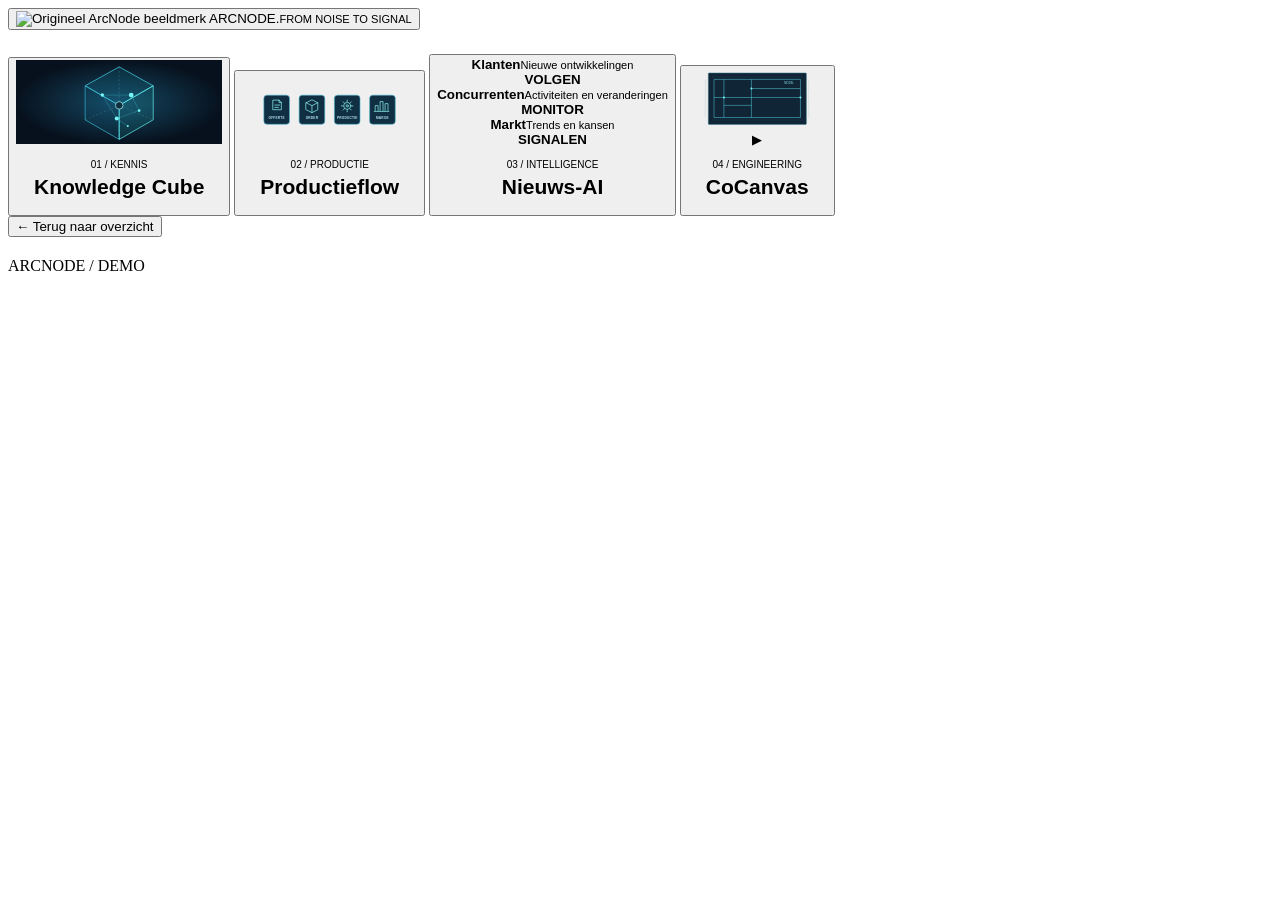
==== commit e957b4d7: "Add files via upload" ====
--- a/index.html
+++ b/index.html
@@ -1,843 +1,111 @@
 <!DOCTYPE html>
-<html lang="en">
+<html lang="nl">
 <head>
-    <link rel="icon" type="image/png" href="/flavicon.ico">
-    <link rel="apple-touch-icon" href="/flavicon.ico">
-
-    <meta charset="UTF-8">
-    <meta name="viewport" content="width=device-width, initial-scale=1.0">
-
-    <title>ArcNode / Lab — Experiments, prototypes & unfinished ideas.</title>
-    <meta name="description" content="Experiments, prototypes and unfinished ideas from ArcNode. Not case studies — proof of curiosity.">
-
-    <meta property="og:title" content="ArcNode / Lab">
-    <meta property="og:description" content="Experiments, prototypes and unfinished ideas.">
-    <meta property="og:type" content="website">
-    <meta property="og:url" content="https://lab.arcnode.nl">
-    <meta property="og:image" content="https://arcnode.nl/flavicon.ico">
-
-    <link rel="preconnect" href="https://fonts.googleapis.com">
-    <link href="https://fonts.googleapis.com/css2?family=DM+Serif+Display:ital@0;1&family=DM+Mono:wght@300;400;500&family=DM+Sans:wght@300;400;500&display=swap" rel="stylesheet">
-
-<style>
-  :root {
-    /* Shared with arcnode.nl — do not diverge without updating both sites */
-    --bg: #f8f7f4;
-    --fg: #0e0e0e;
-    --teal: #00b8a9;
-    --teal-light: #e0f7f5;
-    --teal-dark: #007a6e;
-    --muted: #6b6b6b;
-    --border: #e0ddd8;
-    --mono: 'DM Mono', monospace;
-    --serif: 'DM Serif Display', serif;
-    --sans: 'DM Sans', sans-serif;
-
-    /* Lab-only — the dark panel from arcnode.nl's dashboard mock, promoted from decoration to primary surface */
-    --panel: #0d0f12;
-    --panel-head: #13171d;
-    --panel-border: #252b36;
-    --panel-line: #1a1f28;
-    --panel-text: #e2e8f0;
-    --panel-muted: #6b7a95;
-
-    --live: #00b8a9;
-    --active: #f59e0b;
-    --experiment: #60a5fa;
-    --archived: #6b7a95;
-  }
-
-  *, *::before, *::after { box-sizing: border-box; margin: 0; padding: 0; }
-  html { scroll-behavior: smooth; }
-  body {
-    background: var(--bg);
-    color: var(--fg);
-    font-family: var(--sans);
-    font-size: 16px;
-    line-height: 1.6;
-  }
-
-  @media (prefers-reduced-motion: reduce) {
-    * { animation-duration: 0.01ms !important; transition-duration: 0.01ms !important; }
-  }
-
-  a { color: inherit; }
-
-  /* NAV */
-  nav {
-    position: sticky;
-    top: 0; left: 0; right: 0;
-    z-index: 100;
-    display: flex;
-    align-items: center;
-    justify-content: space-between;
-    padding: 1.1rem 3rem;
-    background: rgba(248,247,244,0.92);
-    backdrop-filter: blur(12px);
-    border-bottom: 1px solid var(--border);
-  }
-
-  .nav-logo {
-    display: flex;
-    align-items: baseline;
-    gap: 0.6rem;
-    text-decoration: none;
-  }
-
-  .nav-logo img { height: 28px; width: 28px; object-fit: contain; align-self: center; }
-
-  .nav-logo-text {
-    font-family: var(--mono);
-    font-size: 1.02rem;
-    font-weight: 500;
-    letter-spacing: 0.06em;
-    color: var(--fg);
-  }
-  .nav-logo-text span { color: var(--teal); }
-
-  .nav-lab-tag {
-    font-family: var(--mono);
-    font-size: 0.68rem;
-    letter-spacing: 0.14em;
-    color: var(--panel-muted);
-    border: 1px solid var(--border);
-    padding: 0.1rem 0.4rem;
-    border-radius: 2px;
-  }
-
-  .nav-right { display: flex; align-items: center; gap: 2rem; }
-
-  .nav-links { display: flex; gap: 2rem; list-style: none; }
-
-  .nav-links a, .nav-home {
-    font-family: var(--mono);
-    font-size: 0.76rem;
-    letter-spacing: 0.08em;
-    color: var(--muted);
-    text-decoration: none;
-    transition: color 0.15s;
-  }
-  .nav-links a:hover, .nav-home:hover { color: var(--teal); }
-
-  .nav-home {
-    display: flex;
-    align-items: center;
-    gap: 0.4rem;
-    border-left: 1px solid var(--border);
-    padding-left: 2rem;
-  }
-
-  /* INTRO — a README header, not a hero */
-  .intro {
-    padding: 6rem 3rem 3.5rem;
-    max-width: 760px;
-  }
-
-  .intro-mark {
-    font-family: var(--mono);
-    font-size: 0.78rem;
-    letter-spacing: 0.14em;
-    color: var(--muted);
-    margin-bottom: 0.9rem;
-  }
-  .intro-mark span { color: var(--teal); }
-
-  .intro h1 {
-    font-family: var(--serif);
-    font-size: clamp(2.1rem, 4vw, 3.1rem);
-    line-height: 1.15;
-    letter-spacing: -0.01em;
-    margin-bottom: 1.1rem;
-  }
-
-  .intro p {
-    color: var(--muted);
-    font-weight: 300;
-    max-width: 540px;
-  }
-
-  .intro p + p { margin-top: 0.8rem; }
-
-  /* LOG — the centerpiece */
-  .log-section { padding: 0 3rem 5rem; font-family: var(--mono); color: var(--panel-text); }
-
-  .log-cols {
-    display: grid;
-    grid-template-columns: 110px 1fr 200px 140px;
-    padding: 0 16px 8px;
-    font-size: 10px;
-    letter-spacing: 0.1em;
-    color: var(--muted);
-  }
-
-  .log-list {
-    display: flex;
-    flex-direction: column;
-    gap: 10px;
-  }
-
-  .log-block {
-    background: var(--panel);
-    border: 1px solid var(--panel-border);
-    border-radius: 6px;
-    overflow: hidden;
-  }
-
-  .log-row {
-    display: grid;
-    grid-template-columns: 110px 1fr 200px 140px;
-    align-items: center;
-    width: 100%;
-    padding: 14px 16px;
-    border: none;
-    background: none;
-    font-family: inherit;
-    color: inherit;
-    text-align: left;
-    cursor: pointer;
-    transition: background 0.15s;
-  }
-  .log-row:hover { background: var(--panel-head); }
-  .log-block.is-open .log-row { border-bottom: 1px solid var(--panel-border); }
-
-  .status {
-    display: flex;
-    align-items: center;
-    gap: 7px;
-    font-size: 11px;
-    letter-spacing: 0.08em;
-  }
-  .status-dot { width: 7px; height: 7px; border-radius: 50%; flex-shrink: 0; }
-  .status-dot.hollow { background: transparent; border: 1.5px solid var(--archived); }
-  .status.live .status-dot { background: var(--live); }
-  .status.active .status-dot { background: var(--active); }
-  .status.experiment .status-dot { background: var(--experiment); }
-  .status.archived { color: var(--panel-muted); }
-
-  .log-project {
-    font-size: 13.5px;
-    color: var(--panel-text);
-    display: flex;
-    align-items: center;
-    gap: 10px;
-  }
-  .log-project .caret {
-    font-size: 10px;
-    color: var(--panel-muted);
-    transition: transform 0.2s;
-    display: inline-block;
-  }
-  .log-row[aria-expanded="true"] .caret { transform: rotate(90deg); }
-
-  .log-area { font-size: 11.5px; color: var(--panel-muted); }
-  .log-updated { font-size: 11px; color: var(--panel-muted); text-align: right; }
-
-  .log-detail {
-    display: none;
-    padding: 4px 16px 20px 40px;
-  }
-  .log-block.is-open .log-detail { display: block; }
-
-  .log-detail p {
-    font-family: var(--sans);
-    font-size: 13px;
-    line-height: 1.7;
-    color: var(--panel-text);
-    max-width: 560px;
-    margin-bottom: 0.7rem;
-  }
-
-  .log-detail .todo-flag {
-    font-family: var(--mono);
-    font-size: 10.5px;
-    color: var(--active);
-    letter-spacing: 0.02em;
-    margin-bottom: 0.7rem;
-    max-width: 560px;
-  }
-
-  /* PREVIEW — treated as a lab artefact, not marketing imagery. No device mockups. */
-  .preview { margin-bottom: 1.1rem; max-width: 560px; }
-  .preview-label {
-    font-family: var(--mono);
-    font-size: 10px;
-    letter-spacing: 0.08em;
-    color: var(--panel-muted);
-    margin-bottom: 6px;
-  }
-  .preview-box {
-    aspect-ratio: 16 / 10;
-    background: var(--panel-head);
-    border: 1px dashed var(--panel-border);
-    border-radius: 4px;
-    display: flex;
-    align-items: center;
-    justify-content: center;
-    text-align: center;
-    padding: 1rem;
-    font-family: var(--mono);
-    font-size: 11px;
-    line-height: 1.6;
-    color: var(--panel-muted);
-  }
-  .preview-box img { width: 100%; height: 100%; object-fit: cover; border-radius: 3px; }
-
-  .preview-split { display: grid; grid-template-columns: 2fr 1fr; gap: 10px; }
-  .preview-split .preview-box { aspect-ratio: auto; height: 190px; }
-
-  /* Text pipeline — for experiments with no screenshot yet */
-  .pipeline {
-    display: flex;
-    flex-wrap: wrap;
-    align-items: center;
-    gap: 6px;
-    background: var(--panel-head);
-    border: 1px solid var(--panel-border);
-    border-radius: 4px;
-    padding: 1rem;
-    font-family: var(--mono);
-    font-size: 10.5px;
-    letter-spacing: 0.02em;
-  }
-  .pipeline-step {
-    background: var(--panel);
-    border: 1px solid var(--panel-border);
-    border-radius: 2px;
-    padding: 0.4rem 0.6rem;
-    color: var(--panel-text);
-  }
-  .pipeline-arrow { color: var(--panel-muted); }
-
-  .log-tags { display: flex; flex-wrap: wrap; gap: 0.4rem; margin-bottom: 0.9rem; }
-  .log-tag {
-    font-size: 10.5px;
-    letter-spacing: 0.04em;
-    padding: 0.3rem 0.6rem;
-    background: var(--panel-head);
-    border: 1px solid var(--panel-border);
-    border-radius: 2px;
-    color: var(--panel-muted);
-  }
-
-  .log-action {
-    display: inline-flex;
-    align-items: center;
-    gap: 6px;
-    font-family: var(--mono);
-    font-size: 11.5px;
-    letter-spacing: 0.04em;
-    color: var(--live);
-    text-decoration: none;
-    border-bottom: 1px solid var(--live);
-    padding-bottom: 2px;
-    width: fit-content;
-    transition: opacity 0.15s;
-  }
-  .log-action:hover { opacity: 0.7; }
-
-  /* MMT DEMO — a generic recreation of a review-queue UI, treated as an embedded artefact */
-  .mmt-demo {
-    background: #fbfaf7;
-    border: 1px solid #e2ded5;
-    border-radius: 4px;
-    overflow: hidden;
-    color: #1a1a1a;
-  }
-
-  .mmt-header {
-    background: #1c2b3a;
-    color: #e8ecf1;
-    padding: 0.9rem 1.1rem;
-    display: flex;
-    justify-content: space-between;
-    align-items: baseline;
-    flex-wrap: wrap;
-    gap: 0.5rem;
-  }
-  .mmt-brand { display: flex; align-items: baseline; gap: 0.6rem; }
-  .mmt-brand-mark {
-    font-family: var(--mono);
-    font-size: 9.5px;
-    letter-spacing: 0.1em;
-    color: #8fa4bd;
-    border: 1px solid #3a4c60;
-    border-radius: 2px;
-    padding: 0.1rem 0.35rem;
-  }
-  .mmt-brand-title { font-family: var(--serif); font-style: italic; font-size: 1.05rem; }
-  .mmt-stats { font-family: var(--mono); font-size: 10px; color: #8fa4bd; }
-  .mmt-stats span { margin-left: 8px; }
-
-  .mmt-toolbar {
-    background: #f2f0ea;
-    border-bottom: 1px solid #e2ded5;
-    padding: 0.55rem 1.1rem;
-    display: flex;
-    gap: 0.6rem;
-    align-items: center;
-  }
-  .mmt-select {
-    font-family: var(--sans);
-    font-size: 11.5px;
-    color: #4a463d;
-    background: #fff;
-    border: 1px solid #d8d3c8;
-    border-radius: 3px;
-    padding: 0.3rem 0.6rem;
-  }
-  .mmt-run-btn {
-    font-family: var(--sans);
-    font-size: 11.5px;
-    font-weight: 500;
-    color: #fff;
-    background: #c9963d;
-    border-radius: 3px;
-    padding: 0.3rem 0.7rem;
-  }
-
-  .mmt-cards { padding: 0.9rem 1.1rem; display: flex; flex-direction: column; gap: 0.7rem; }
-
-  .mmt-card {
-    position: relative;
-    background: #fff;
-    border: 1px solid #e9e5db;
-    border-radius: 4px;
-    padding: 0.85rem 1rem;
-  }
-
-  .mmt-badge {
-    position: absolute;
-    top: 0.8rem;
-    right: 1rem;
-    font-family: var(--mono);
-    font-size: 8.5px;
-    letter-spacing: 0.08em;
-    padding: 0.15rem 0.4rem;
-    border-radius: 2px;
-    border: 1px solid transparent;
-  }
-  .mmt-badge.confirmed { background: #eef3ee; color: #3f6b52; border-color: #cfe0d3; }
-  .mmt-badge.suggested { background: #f2f0ea; color: #7a756b; border-color: #e2ded5; }
-  .mmt-badge.uncertain { background: #faf1df; color: #a3762c; border-color: #ecdcb6; }
-
-  .mmt-title {
-    display: block;
-    font-family: var(--sans);
-    font-size: 13.5px;
-    font-weight: 500;
-    color: #1a1a1a;
-    text-decoration: none;
-    max-width: 82%;
-    line-height: 1.4;
-    margin-bottom: 0.4rem;
-  }
-  .mmt-title:hover { color: var(--teal-dark); text-decoration: underline; }
-
-  .mmt-meta {
-    font-family: var(--mono);
-    font-size: 10px;
-    color: #8a8578;
-    display: flex;
-    gap: 0.7rem;
-    margin-bottom: 0.5rem;
-  }
-  .mmt-meta strong { color: #4a463d; }
-
-  .log-detail .mmt-reasoning {
-    font-family: var(--sans);
-    font-style: italic;
-    font-size: 12px;
-    color: #4a463d;
-    background: #f6f4ee;
-    border-radius: 3px;
-    padding: 0.5rem 0.65rem;
-    margin-bottom: 0.5rem;
-  }
-
-  .mmt-toggle-original {
-    display: inline-block;
-    font-family: var(--mono);
-    font-size: 10px;
-    color: #a3762c;
-    text-decoration: underline;
-    cursor: pointer;
-    margin-bottom: 0.4rem;
-  }
-  .mmt-original {
-    display: none;
-  }
-  .log-detail .mmt-original {
-    font-family: var(--sans);
-    font-size: 12px;
-    color: #4a463d;
-    background: #f6f4ee;
-    border-radius: 3px;
-    padding: 0.5rem 0.65rem;
-    margin-bottom: 0.5rem;
-  }
-  .mmt-card.show-original .mmt-original { display: block; }
-
-  .mmt-source {
-    display: inline-block;
-    font-family: var(--sans);
-    font-size: 11px;
-    color: #6b6b6b;
-    text-decoration: underline;
-    margin-bottom: 0.6rem;
-  }
-
-  .mmt-actions { display: flex; gap: 0.5rem; }
-  .mmt-btn {
-    font-family: var(--sans);
-    font-size: 11px;
-    font-weight: 500;
-    padding: 0.3rem 0.7rem;
-    border-radius: 3px;
-    border: 1px solid #d8d3c8;
-    color: #4a463d;
-  }
-  .mmt-btn.confirm { background: #3f6b52; color: #fff; border-color: #3f6b52; }
-  .mmt-btn.reject { color: #a3453b; border-color: #e0bdb8; }
-
-  @media (max-width: 720px) {
-    .log-cols { display: none; }
-    .log-row { grid-template-columns: 1fr; row-gap: 6px; }
-    .log-detail { padding-left: 16px; }
-    .log-updated { text-align: left; }
-    .preview-split { grid-template-columns: 1fr; }
-    .mmt-title { max-width: 100%; }
-  }
-
-  /* ABOUT-THE-LAB STRIP */
-  .about-lab {
-    padding: 4.5rem 3rem;
-    border-top: 1px solid var(--border);
-    display: grid;
-    grid-template-columns: 1fr 1.6fr;
-    gap: 3rem;
-  }
-  .about-lab h2 {
-    font-family: var(--serif);
-    font-size: clamp(1.5rem, 2.4vw, 2rem);
-    line-height: 1.2;
-  }
-  .about-lab p { color: var(--muted); font-weight: 300; max-width: 520px; }
-  .about-lab p + p { margin-top: 0.8rem; }
-
-  /* STACK — same component as arcnode.nl */
-  .stack {
-    padding: 4.5rem 3rem;
-    border-top: 1px solid var(--border);
-    display: grid;
-    grid-template-columns: 1fr 2.6fr;
-    gap: 3rem;
-    align-items: start;
-  }
-  .stack-label { font-family: var(--mono); font-size: 0.75rem; letter-spacing: 0.1em; color: var(--muted); }
-  .stack-items { display: flex; flex-wrap: wrap; gap: 0.5rem; }
-  .stack-tag {
-    font-family: var(--mono);
-    font-size: 0.75rem;
-    letter-spacing: 0.06em;
-    padding: 0.45rem 0.9rem;
-    background: #fff;
-    border: 1px solid var(--border);
-    color: var(--fg);
-    border-radius: 2px;
-    transition: border-color 0.2s, color 0.2s;
-  }
-  .stack-tag:hover { border-color: var(--teal); color: var(--teal-dark); }
-
-  /* FOOTER */
-  footer {
-    padding: 1.5rem 3rem;
-    border-top: 1px solid var(--border);
-    display: flex;
-    justify-content: space-between;
-    align-items: center;
-    flex-wrap: wrap;
-    gap: 0.75rem;
-  }
-  footer p, footer a {
-    font-family: var(--mono);
-    font-size: 0.7rem;
-    letter-spacing: 0.08em;
-    color: var(--muted);
-    text-decoration: none;
-  }
-  footer a:hover { color: var(--teal); }
-  footer span { color: var(--teal); }
-
-  /* Keyboard focus visibility */
-  a:focus-visible, .log-row:focus-visible { outline: 2px solid var(--teal); outline-offset: 2px; }
-
-  @media (max-width: 900px) {
-    nav { padding: 1rem 1.5rem; }
-    .nav-links { display: none; }
-    .nav-home { padding-left: 1rem; }
-    .intro { padding: 4.5rem 1.5rem 2.5rem; }
-    .log-section { padding: 0 1.5rem 3.5rem; }
-    .about-lab, .stack { grid-template-columns: 1fr; gap: 1.2rem; padding: 3rem 1.5rem; }
-    footer { padding: 1.5rem; }
-  }
-</style>
+  <meta charset="UTF-8" />
+  <meta name="viewport" content="width=device-width,initial-scale=1,viewport-fit=cover" />
+  <meta name="theme-color" content="#070c13" />
+  <title>ArcNode</title>
+  <link rel="icon" href="assets/arcnode-logo.png" type="image/png" />
+  <link rel="manifest" href="manifest.webmanifest?v=1" />
+  <link rel="apple-touch-icon" href="assets/pwa-icon-192.png" />
+  <link rel="stylesheet" href="assets/app.css?v=15-hide-news-kicker" />
+  <link rel="stylesheet" href="assets/news.css?v=12" />
+  <script defer src="assets/news.js?v=12-hetzner-1"></script>
+  <link rel="stylesheet" href="assets/cube.css?v=12" />
+  <script defer src="assets/cube.js?v=12"></script>
+  <script defer src="assets/app.js?v=14-tablet"></script>
+  <style>
+    /* Minimal landing page: brand and four clear, fully clickable previews. */
+    #home-view { padding-top: 24px; }
+    #home-view .card-information { padding: 12px 18px 14px; display: block; }
+    #home-view .card-information small { display: block; font-size: 10px; }
+    #home-view .card-information h2 { margin: 5px 0 0; font-size: 21px; line-height: 1.15; }
+    @media (max-width: 600px) {
+      #home-view { padding-top: 18px; }
+      #home-view .card-information { padding: 10px 12px 12px; }
+      #home-view .card-information small { font-size: 8px; }
+      #home-view .card-information h2 { font-size: 17px; line-height: 1.2; }
+    }
+  </style>
 </head>
 <body>
-
-<nav>
-  <a href="https://arcnode.nl" class="nav-logo">
-    <img src="/arcnode_flavo.png" alt="ArcNode logo">
-    <span class="nav-logo-text">Arc<span>node</span></span>
-    <span class="nav-lab-tag">LAB</span>
-  </a>
-  <div class="nav-right">
-    <ul class="nav-links">
-      <li><a href="#log">Log</a></li>
-      <li><a href="#about">About</a></li>
-      <li><a href="#stack">Stack</a></li>
-    </ul>
-    <a href="https://arcnode.nl" class="nav-home">← arcnode.nl</a>
+  <div class="app-root">
+    <header class="site-header">
+      <button id="brand-home" class="brand-mark" type="button" aria-label="Ga naar ArcNode overzicht">
+        <img src="assets/arcnode-logo.png" alt="Origineel ArcNode beeldmerk" width="50" height="50" />
+        <span class="brand-wordmark">ARCNODE<span class="brand-period">.</span><small>FROM NOISE TO SIGNAL</small></span>
+      </button>
+    </header>
+    <main>
+      <section id="home-view" class="view" aria-label="ArcNode hoofdscherm">
+        <div class="case-grid">
+          <button type="button" class="case-card case-cube" data-case="cube">
+            <div class="card-illustration cube-ill">
+              <svg viewBox="0 0 600 245" preserveAspectRatio="xMidYMid meet" aria-hidden="true">
+                <defs><radialGradient id="cube-glow"><stop stop-color="#154964"/><stop offset="1" stop-color="#07111d"/></radialGradient></defs>
+                <rect width="600" height="245" fill="url(#cube-glow)"/>
+                <g transform="translate(0,-1)">
+                  <polygon points="300,21 399,76 300,133 201,76" fill="#1b99b5" fill-opacity=".14" stroke="#4ad8e9" stroke-width="2"/>
+                  <polygon points="201,76 300,133 300,232 201,175" fill="#14779e" fill-opacity=".12" stroke="#35b9d4" stroke-width="2"/>
+                  <polygon points="399,76 300,133 300,232 399,175" fill="#24d0d7" fill-opacity=".12" stroke="#6af4ef" stroke-width="2"/>
+                  <path d="M300 21V133M201 175L300 133 399 175M300 232V133" stroke="#9cfbfa" stroke-width="1.5" stroke-dasharray="5 7" opacity=".32" fill="none"/>
+                  <path d="M251 103L335 103 358 148 293 171 251 103M293 171L325 193" fill="none" stroke="#53d9e3" stroke-opacity=".55" stroke-width="1.3"/>
+                  <g fill="#79f4f6"><circle cx="251" cy="103" r="5"/><circle cx="335" cy="103" r="7"/><circle cx="358" cy="148" r="4"/><circle cx="293" cy="171" r="6"/><circle cx="325" cy="193" r="3"/></g>
+                  <circle cx="300" cy="133" r="11" fill="#112e40" stroke="#abffff" stroke-width="2"/>
+                </g>
+              </svg>
+              
+            </div>
+            <div class="card-information"><div><small>01 / KENNIS</small><h2>Knowledge Cube</h2></div></div>
+          </button>
+          <button type="button" class="case-card case-production" data-case="production">
+            <div class="card-illustration production-ill">
+              <svg viewBox="0 0 600 245" preserveAspectRatio="xMidYMid meet" aria-hidden="true">
+                <defs><linearGradient id="flow-path"><stop stop-color="#2e94b3"/><stop offset="1" stop-color="#74eee1"/></linearGradient></defs>
+                <path d="M119 125H481" stroke="url(#flow-path)" stroke-width="3" stroke-dasharray="6 7" opacity=".76" />
+                <g stroke="#4bb9cf" stroke-width="2" fill="#112f43">
+                  <rect x="75" y="76" width="88" height="100" rx="11"/>
+                  <rect x="196" y="76" width="88" height="100" rx="11"/>
+                  <rect x="317" y="76" width="88" height="100" rx="11"/>
+                  <rect x="438" y="76" width="88" height="100" rx="11"/>
+                </g>
+                <g fill="none" stroke="#8ff5f1" stroke-width="2.4" stroke-linecap="round" stroke-linejoin="round">
+                  <path d="M107 93h20l8 8v25h-28z M127 93v8h8 M113 110h16 M113 118h12"/>
+                  <path d="M220 102l20-10 20 10v24l-20 10-20-10z M220 102l20 10 20-10 M240 112v24"/>
+                  <circle cx="361" cy="113" r="12"/><circle cx="361" cy="113" r="4"/><path d="M361 93v6 M361 127v6 M341 113h6 M375 113h6 M347 99l4 4 M371 123l4 4 M375 99l-4 4 M351 123l-4 4"/>
+                  <path d="M457 129v-17h10v17 M474 129V98h10v31 M491 129v-24h10v24 M454 132h50"/>
+                </g>
+                <g font-size="11" fill="#b9e9f0" text-anchor="middle" font-family="Arial,sans-serif" font-weight="700" letter-spacing=".7">
+                  <text x="119" y="158">OFFERTE</text><text x="240" y="158">ORDER</text>
+                  <text x="361" y="158">PRODUCTIE</text><text x="482" y="158">MARGE</text>
+                </g>
+              </svg>
+            </div>
+            <div class="card-information"><div><small>02 / PRODUCTIE</small><h2>Productieflow</h2></div></div>
+          </button>
+          <button type="button" class="case-card case-news" data-case="news">
+            <div class="card-illustration news-ill"><div class="news-pulse"><div class="news-item"><i aria-hidden="true"></i><div><b>Klanten</b><small>Nieuwe ontwikkelingen</small></div><strong>VOLGEN</strong></div><div class="news-item"><i aria-hidden="true"></i><div><b>Concurrenten</b><small>Activiteiten en veranderingen</small></div><strong>MONITOR</strong></div><div class="news-item"><i aria-hidden="true"></i><div><b>Markt</b><small>Trends en kansen</small></div><strong>SIGNALEN</strong></div></div></div>
+            <div class="card-information"><div><small>03 / INTELLIGENCE</small><h2>Nieuws-AI</h2></div></div>
+          </button>
+          <button type="button" class="case-card case-cocanvas" data-case="cocanvas">
+            <div class="card-illustration cocanvas-ill"><div class="schematic">
+              <svg viewBox="0 0 560 245" preserveAspectRatio="xMidYMid meet" aria-hidden="true">
+                <rect x="82" y="20" width="396" height="208" rx="3" fill="#102536" stroke="#337d90" stroke-width="2"/>
+                <g fill="none" stroke="#4ec3d4" stroke-width="2.2"><path d="M105 46H454V200H105ZM145 46V200M256 46V200M105 119H454M256 83H454M145 151H256"/></g>
+                <g fill="none" stroke="#39869a" stroke-width="1" stroke-dasharray="4 4"><path d="M97 36H464M97 210H464M70 48V200M487 48V200"/></g>
+                <g fill="#76f6ef"><circle cx="145" cy="119" r="4"/><circle cx="256" cy="83" r="4"/><circle cx="454" cy="119" r="4"/></g>
+                <text x="389" y="65" fill="#7ad9e4" font-size="11">MODEL</text>
+              </svg><span class="video-play">▶</span></div></div>
+            <div class="card-information"><div><small>04 / ENGINEERING</small><h2>CoCanvas</h2></div></div>
+          </button>
+        </div>
+      </section>
+      <section id="detail-view" class="view is-hidden" aria-label="Geselecteerde toepassing">
+        <div class="detail-toolbar"><button id="go-home" class="back-button" type="button">← Terug naar overzicht</button><span id="detail-kicker" class="detail-kicker"></span></div>
+        <div class="detail-heading"><div><h1 id="detail-title"></h1><p id="detail-subtitle"></p></div><div class="detail-tag">ARCNODE / DEMO</div></div>
+        <div id="detail-body"></div>
+      </section>
+    </main>
   </div>
-</nav>
-
-<!-- INTRO -->
-<section class="intro">
-  <p class="intro-mark">ARCNODE <span>/</span> LAB</p>
-  <h1>Experiments, prototypes<br>& unfinished ideas.</h1>
-  <p>I use small working systems to explore technologies, test assumptions and figure out how a problem behaves before deciding what should be built around it.</p>
-  <p>Some become products. Some become client work. Some just teach me something.</p>
-  <p>Not case studies, just proof of curiosity.</p>
-</section>
-
-<!-- LOG -->
-<section class="log-section" id="log">
-  <div class="log-cols">
-    <span>STATUS</span>
-    <span>PROJECT</span>
-    <span>AREA</span>
-    <span style="text-align:right">UPDATED</span>
-  </div>
-
-  <div class="log-list">
-    <div class="log-block">
-      <button class="log-row" aria-expanded="false" onclick="toggleBlock(this)">
-        <span class="status live"><span class="status-dot"></span>LIVE</span>
-        <span class="log-project"><span class="caret">▸</span>SensorCanvas</span>
-        <span class="log-area">IoT / Digital Twin</span>
-        <span class="log-updated">— verify date —</span>
-      </button>
-      <div class="log-detail">
-      <!-- Replace this placeholder box with: <img src="/lab/media/sensorcanvas.png" alt="SensorCanvas dashboard"> -->
-      <div class="preview">
-        <p class="preview-label">PREVIEW · SENSORCANVAS · LIVE BUILD</p>
-        <div class="preview-box">Real screenshot of SensorCanvas goes here.<br>No device mockup — just the interface itself.</div>
-      </div>
-      <p>A live playground for sensor data and digital twins. SensorCanvas started as an experiment in getting physical sensor data all the way from LoRaWAN devices into something that is actually useful to look at. Data is collected, normalised and presented in a live dashboard that mirrors the system being measured.</p>
-      <p>The interesting part isn't the dashboard itself, but the chain behind it: device → network → data processing → storage → interface.</p>
-      <div class="log-tags">
-        <span class="log-tag">LoRaWAN</span>
-        <span class="log-tag">ChirpStack</span>
-        <span class="log-tag">Node-RED</span>
-        <span class="log-tag">InfluxDB</span>
-        <span class="log-tag">Digital Twin</span>
-      </div>
-      <a class="log-action" href="https://sensorcanvas.arcnode.nl/sensor/" target="_blank" rel="noopener">OPEN LIVE EXPERIMENT ↗</a>
-      </div>
-    </div>
-
-    <div class="log-block">
-      <button class="log-row" aria-expanded="false" onclick="toggleBlock(this)">
-        <span class="status active"><span class="status-dot"></span>ACTIVE</span>
-        <span class="log-project"><span class="caret">▸</span>ClubScout</span>
-        <span class="log-area">Football Data / Automation</span>
-        <span class="log-updated">— verify date —</span>
-      </button>
-      <div class="log-detail">
-      <!-- Replace the two boxes below with:
-           <img src="/lab/media/clubscout-profile.png" alt="ClubScout player profile">
-           <img src="/lab/media/clubscout-telegram.png" alt="ClubScout Telegram alert"> -->
-      <div class="preview preview-split">
-        <div>
-          <p class="preview-label">PREVIEW · CLUBSCOUT · PLAYER PROFILE</p>
-          <div class="preview-box">Player-profile screenshot goes here.</div>
-        </div>
-        <div>
-          <p class="preview-label">PREVIEW · CLUBSCOUT · TELEGRAM ALERT</p>
-          <div class="preview-box">Telegram notification screenshot goes here.</div>
-        </div>
-      </div>
-      <p>A football scouting tool built around a database of roughly 18,000 players. ClubScout explores what happens when player data, transfer information and automated monitoring are brought into one workflow — clubs can inspect player profiles and receive notifications when something relevant changes.</p>
-      <p>The profile and the Telegram alert belong to the same system: the interface and the automated notification are two views on one pipeline, not two separate tools.</p>
-      <div class="log-tags">
-        <span class="log-tag">Next.js</span>
-        <span class="log-tag">TypeScript</span>
-        <span class="log-tag">PostgreSQL</span>
-        <span class="log-tag">Telegram</span>
-        <span class="log-tag">Data pipelines</span>
-      </div>
-      </div>
-    </div>
-
-    <div class="log-block">
-      <button class="log-row" aria-expanded="false" onclick="toggleBlock(this)">
-        <span class="status experiment"><span class="status-dot"></span>EXPERIMENT</span>
-        <span class="log-project"><span class="caret">▸</span>Multilingual Media Triage</span>
-        <span class="log-area">Local AI / Information Retrieval</span>
-        <span class="log-updated">— verify date —</span>
-      </button>
-      <div class="log-detail">
-      <p class="todo-flag">✎ Derived from a client news-monitoring proof of concept — kept fully generic here, no client name, branding or real data.</p>
-      <div class="preview">
-        <p class="preview-label">PIPELINE · MULTILINGUAL MEDIA TRIAGE</p>
-        <div class="pipeline">
-          <span class="pipeline-step">source article</span><span class="pipeline-arrow">→</span>
-          <span class="pipeline-step">translation</span><span class="pipeline-arrow">→</span>
-          <span class="pipeline-step">classification</span><span class="pipeline-arrow">→</span>
-          <span class="pipeline-step">confidence / reasoning</span><span class="pipeline-arrow">→</span>
-          <span class="pipeline-step">human review</span>
-        </div>
-      </div>
-      <p>An experiment in finding relevant incidents in multilingual news without asking an AI model to invent the underlying facts. The pipeline collects articles across languages, translates the parts needed for review, applies local language models for relevance classification and structured metadata, and presents candidates for human review.</p>
-      <p>The experiment is partly about a boundary: what can safely be automated, and what should remain a human decision?</p>
-
-      <p class="preview-label" style="margin-top:0.4rem;">PREVIEW · GENERIC REVIEW QUEUE · BATTERY &amp; EV SUPPLY CHAIN DEMO</p>
-      <div class="mmt-demo">
-        <div class="mmt-header">
-          <div class="mmt-brand">
-            <span class="mmt-brand-mark">DEMO · v1</span>
-            <span class="mmt-brand-title">Media Review</span>
-          </div>
-          <div class="mmt-stats">5 in queue &nbsp; <span>en 3</span> <span>fr 1</span> <span>sv 1</span></div>
-        </div>
-        <div class="mmt-toolbar">
-          <span class="mmt-select">Last 7 days</span>
-          <span class="mmt-run-btn">Run new scan</span>
-        </div>
-
-        <div class="mmt-cards">
-
-          <article class="mmt-card">
-            <span class="mmt-badge confirmed">CONFIRMED</span>
-            <a class="mmt-title" href="https://www.energy-storage.news/hithium-signs-e400-million-spain-battery-gigafactory-investment-agreement-after-two-year-courtship/" target="_blank" rel="noopener">Hithium signs €400m Spain battery gigafactory deal</a>
-            <div class="mmt-meta"><span>en</span><span>Spain</span><span>2026-04-17</span><span><strong>confidence 8/10</strong></span><span>id: a3f0c1</span></div>
-            <p class="mmt-reasoning">New cell manufacturing capacity announced for Navarre, tied to an existing storage-integration partnership.</p>
-            <a class="mmt-source" href="https://www.energy-storage.news/hithium-signs-e400-million-spain-battery-gigafactory-investment-agreement-after-two-year-courtship/" target="_blank" rel="noopener">Energy-Storage.News</a>
-            <div class="mmt-actions"><span class="mmt-btn confirm">Confirm</span><span class="mmt-btn">Uncertain</span><span class="mmt-btn reject">Reject</span></div>
-          </article>
-
-          <article class="mmt-card">
-            <span class="mmt-badge confirmed">CONFIRMED</span>
-            <a class="mmt-title" href="https://france3-regions.franceinfo.fr/hauts-de-france/nord-0/dunkerque/la-gigafactory-verkor-est-inauguree-pres-de-dunkerque-c-est-le-debut-d-une-nouvelle-ere-industrielle-3265034.html" target="_blank" rel="noopener">Verkor's battery gigafactory opens near Dunkirk</a>
-            <div class="mmt-meta"><span>fr</span><span>France</span><span>2025-12-11</span><span><strong>confidence 9/10</strong></span><span>id: 7c2ee1</span></div>
-            <p class="mmt-reasoning">First cells produced at a new French site, framed locally as a milestone for European battery sovereignty.</p>
-            <a class="mmt-toggle-original">Show original ▾</a>
-            <p class="mmt-original">La gigafactory Verkor est inaugurée près de Dunkerque</p>
-            <a class="mmt-source" href="https://france3-regions.franceinfo.fr/hauts-de-france/nord-0/dunkerque/la-gigafactory-verkor-est-inauguree-pres-de-dunkerque-c-est-le-debut-d-une-nouvelle-ere-industrielle-3265034.html" target="_blank" rel="noopener">France 3 Régions</a>
-            <div class="mmt-actions"><span class="mmt-btn confirm">Confirm</span><span class="mmt-btn">Uncertain</span><span class="mmt-btn reject">Reject</span></div>
-          </article>
-
-          <article class="mmt-card">
-            <span class="mmt-badge suggested">SUGGESTED</span>
-            <a class="mmt-title" href="https://www.automotorsport.se/nyheter/northvolt-kop-klart-lyten-batterifabrik-skelleftea/" target="_blank" rel="noopener">Former Northvolt plant to restart, targeting 600 new hires</a>
-            <div class="mmt-meta"><span>sv</span><span>Sweden</span><span>2026-02-27</span><span><strong>confidence 8/10</strong></span><span>id: 9d41b0</span></div>
-            <p class="mmt-reasoning">Site changes ownership after last year's bankruptcy; production restart planned under the new buyer.</p>
-            <a class="mmt-toggle-original">Show original ▾</a>
-            <p class="mmt-original">Northvolt-fabriken räddas – siktar på 600 nyanställningar</p>
-            <a class="mmt-source" href="https://www.automotorsport.se/nyheter/northvolt-kop-klart-lyten-batterifabrik-skelleftea/" target="_blank" rel="noopener">Automotorsport.se</a>
-            <div class="mmt-actions"><span class="mmt-btn confirm">Confirm</span><span class="mmt-btn">Uncertain</span><span class="mmt-btn reject">Reject</span></div>
-          </article>
-
-          <article class="mmt-card">
-            <span class="mmt-badge uncertain">UNCERTAIN</span>
-            <a class="mmt-title" href="https://balkangreenenergynews.com/protests-in-serbia-against-lithium-mining-to-culminate-in-belgrade-rally/" target="_blank" rel="noopener">Protests in Serbia against lithium mining to culminate in Belgrade rally</a>
-            <div class="mmt-meta"><span>en</span><span>Serbia</span><span>2026-06-05</span><span><strong>confidence 7/10</strong></span><span>id: 2f88ae</span></div>
-            <p class="mmt-reasoning">Renewed opposition to a major European lithium project — relevant upstream, before it reaches any battery factory.</p>
-            <a class="mmt-source" href="https://balkangreenenergynews.com/protests-in-serbia-against-lithium-mining-to-culminate-in-belgrade-rally/" target="_blank" rel="noopener">Balkan Green Energy News</a>
-            <div class="mmt-actions"><span class="mmt-btn confirm">Confirm</span><span class="mmt-btn">Uncertain</span><span class="mmt-btn reject">Reject</span></div>
-          </article>
-
-          <article class="mmt-card">
-            <span class="mmt-badge confirmed">CONFIRMED</span>
-            <a class="mmt-title" href="https://www.euronews.com/business/2026/02/07/stellantis-backed-acc-shelves-plans-to-open-battery-gigafactories-in-italy-and-germany" target="_blank" rel="noopener">Stellantis-backed ACC shelves plans for gigafactories in Italy and Germany</a>
-            <div class="mmt-meta"><span>en</span><span>Italy</span><span>2026-02-07</span><span><strong>confidence 9/10</strong></span><span>id: 5b01c7</span></div>
-            <p class="mmt-reasoning">A previously announced site is being wound down — a useful signal for how many planned gigafactories actually reach production.</p>
-            <a class="mmt-source" href="https://www.euronews.com/business/2026/02/07/stellantis-backed-acc-shelves-plans-to-open-battery-gigafactories-in-italy-and-germany" target="_blank" rel="noopener">Euronews</a>
-            <div class="mmt-actions"><span class="mmt-btn confirm">Confirm</span><span class="mmt-btn">Uncertain</span><span class="mmt-btn reject">Reject</span></div>
-          </article>
-
-        </div>
-      </div>
-      <p class="todo-flag" style="margin-top:0.8rem;">✎ Real articles, real links — the confidence scores, ids and review badges are illustrative, not output from a real model run.</p>
-
-      <div class="log-tags">
-        <span class="log-tag">Python</span>
-        <span class="log-tag">Ollama</span>
-        <span class="log-tag">Local LLMs</span>
-        <span class="log-tag">SQLite</span>
-        <span class="log-tag">Multilingual NLP</span>
-      </div>
-      </div>
-    </div>
-  </div>
-</section>
-
-<!-- ABOUT THE LAB -->
-<section class="about-lab" id="about">
-  <h2>Why a Lab</h2>
-  <div>
-    <p>Building a small working version is often the fastest way to understand a problem.</p>
-    <p>The Lab is where I can test an integration, architecture or product idea before knowing whether it deserves to become something larger. That might lead to a product, become useful in client work, or simply leave behind a technical pattern worth reusing.</p>
-    <p>The point isn't to make every experiment succeed. It's to learn something concrete by making it work.</p>
-  </div>
-</section>
-
-<!-- STACK -->
-<section class="stack" id="stack">
-  <p class="stack-label">Stack</p>
-  <div class="stack-items">
-    <span class="stack-tag">OpenEMS</span>
-    <span class="stack-tag">LoRaWAN</span>
-    <span class="stack-tag">ChirpStack</span>
-    <span class="stack-tag">Node-RED</span>
-    <span class="stack-tag">PostgreSQL</span>
-    <span class="stack-tag">InfluxDB</span>
-    <span class="stack-tag">DuckDB</span>
-    <span class="stack-tag">Grafana</span>
-    <span class="stack-tag">Loxone</span>
-    <span class="stack-tag">Supabase</span>
-    <span class="stack-tag">REST APIs</span>
-    <span class="stack-tag">Digital Twins</span>
-  </div>
-</section>
-
-<footer>
-  <p>© 2026 <span>Arcnode</span> Lab</p>
-  <a href="mailto:info@arcnode.nl">info@arcnode.nl</a>
-  <a href="https://arcnode.nl">arcnode.nl</a>
-</footer>
-
-<script>
-  function toggleBlock(btn) {
-    const block = btn.closest('.log-block');
-    const expanded = btn.getAttribute('aria-expanded') === 'true';
-    document.querySelectorAll('.log-row').forEach(r => r.setAttribute('aria-expanded', 'false'));
-    document.querySelectorAll('.log-block').forEach(b => b.classList.remove('is-open'));
-    if (!expanded) {
-      btn.setAttribute('aria-expanded', 'true');
-      block.classList.add('is-open');
-    }
-  }
-  document.querySelectorAll('.log-row').forEach(row => {
-    row.addEventListener('keydown', (e) => {
-      if (e.key === 'Enter' || e.key === ' ') { e.preventDefault(); toggleBlock(row); }
-    });
-  });
-
-  // Demo review queue — "Show original" reveal (visual only, no live pipeline behind it)
-  document.querySelectorAll('.mmt-toggle-original').forEach(t => {
-    t.addEventListener('click', () => t.closest('.mmt-card').classList.toggle('show-original'));
-  });
-</script>
-
 </body>
 </html>
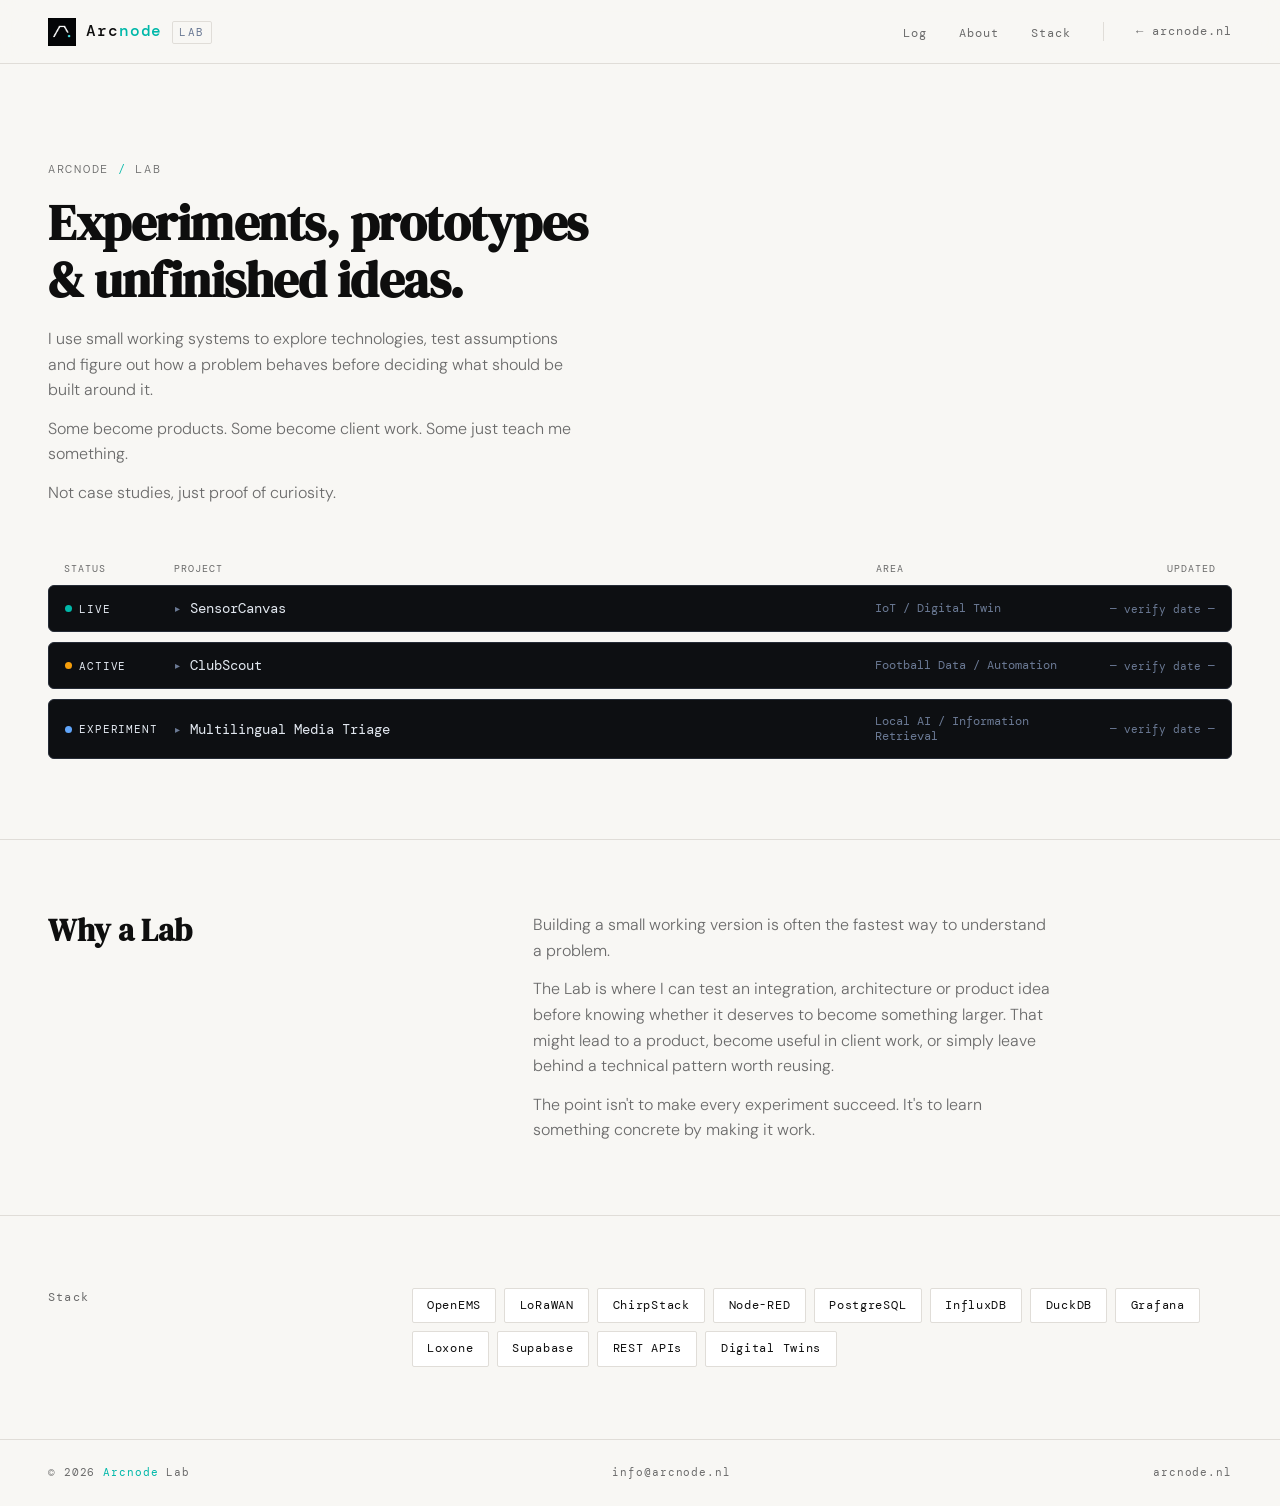
==== commit d930d3c5: "Add files via upload" ====
--- a/index.html
+++ b/index.html
@@ -1,111 +1,866 @@
 <!DOCTYPE html>
-<html lang="nl">
+<html lang="en">
 <head>
-  <meta charset="UTF-8" />
-  <meta name="viewport" content="width=device-width,initial-scale=1,viewport-fit=cover" />
-  <meta name="theme-color" content="#070c13" />
-  <title>ArcNode</title>
-  <link rel="icon" href="assets/arcnode-logo.png" type="image/png" />
-  <link rel="manifest" href="manifest.webmanifest?v=1" />
-  <link rel="apple-touch-icon" href="assets/pwa-icon-192.png" />
-  <link rel="stylesheet" href="assets/app.css?v=15-hide-news-kicker" />
-  <link rel="stylesheet" href="assets/news.css?v=12" />
-  <script defer src="assets/news.js?v=12-hetzner-1"></script>
-  <link rel="stylesheet" href="assets/cube.css?v=12" />
-  <script defer src="assets/cube.js?v=12"></script>
-  <script defer src="assets/app.js?v=14-tablet"></script>
-  <style>
-    /* Minimal landing page: brand and four clear, fully clickable previews. */
-    #home-view { padding-top: 24px; }
-    #home-view .card-information { padding: 12px 18px 14px; display: block; }
-    #home-view .card-information small { display: block; font-size: 10px; }
-    #home-view .card-information h2 { margin: 5px 0 0; font-size: 21px; line-height: 1.15; }
-    @media (max-width: 600px) {
-      #home-view { padding-top: 18px; }
-      #home-view .card-information { padding: 10px 12px 12px; }
-      #home-view .card-information small { font-size: 8px; }
-      #home-view .card-information h2 { font-size: 17px; line-height: 1.2; }
-    }
-  </style>
+    <link rel="icon" type="image/png" href="/flavicon.ico">
+    <link rel="apple-touch-icon" href="/flavicon.ico">
+
+    <meta charset="UTF-8">
+    <meta name="viewport" content="width=device-width, initial-scale=1.0">
+
+    <title>ArcNode / Lab — Experiments, prototypes & unfinished ideas.</title>
+    <meta name="description" content="Experiments, prototypes and unfinished ideas from ArcNode. Not case studies — proof of curiosity.">
+
+    <meta property="og:title" content="ArcNode / Lab">
+    <meta property="og:description" content="Experiments, prototypes and unfinished ideas.">
+    <meta property="og:type" content="website">
+    <meta property="og:url" content="https://lab.arcnode.nl">
+    <meta property="og:image" content="https://arcnode.nl/flavicon.ico">
+
+    <link rel="preconnect" href="https://fonts.googleapis.com">
+    <link href="https://fonts.googleapis.com/css2?family=DM+Serif+Display:ital@0;1&family=DM+Mono:wght@300;400;500&family=DM+Sans:wght@300;400;500&display=swap" rel="stylesheet">
+
+<style>
+  :root {
+    /* Shared with arcnode.nl — do not diverge without updating both sites */
+    --bg: #f8f7f4;
+    --fg: #0e0e0e;
+    --teal: #00b8a9;
+    --teal-light: #e0f7f5;
+    --teal-dark: #007a6e;
+    --muted: #6b6b6b;
+    --border: #e0ddd8;
+    --mono: 'DM Mono', monospace;
+    --serif: 'DM Serif Display', serif;
+    --sans: 'DM Sans', sans-serif;
+
+    /* Lab-only — the dark panel from arcnode.nl's dashboard mock, promoted from decoration to primary surface */
+    --panel: #0d0f12;
+    --panel-head: #13171d;
+    --panel-border: #252b36;
+    --panel-line: #1a1f28;
+    --panel-text: #e2e8f0;
+    --panel-muted: #6b7a95;
+
+    --live: #00b8a9;
+    --active: #f59e0b;
+    --experiment: #60a5fa;
+    --archived: #6b7a95;
+  }
+
+  *, *::before, *::after { box-sizing: border-box; margin: 0; padding: 0; }
+  html { scroll-behavior: smooth; }
+  body {
+    background: var(--bg);
+    color: var(--fg);
+    font-family: var(--sans);
+    font-size: 16px;
+    line-height: 1.6;
+  }
+
+  @media (prefers-reduced-motion: reduce) {
+    * { animation-duration: 0.01ms !important; transition-duration: 0.01ms !important; }
+  }
+
+  a { color: inherit; }
+
+  /* NAV */
+  nav {
+    position: sticky;
+    top: 0; left: 0; right: 0;
+    z-index: 100;
+    display: flex;
+    align-items: center;
+    justify-content: space-between;
+    padding: 1.1rem 3rem;
+    background: rgba(248,247,244,0.92);
+    backdrop-filter: blur(12px);
+    border-bottom: 1px solid var(--border);
+  }
+
+  .nav-logo {
+    display: flex;
+    align-items: baseline;
+    gap: 0.6rem;
+    text-decoration: none;
+  }
+
+  .nav-logo img { height: 28px; width: 28px; object-fit: contain; align-self: center; }
+
+  .nav-logo-text {
+    font-family: var(--mono);
+    font-size: 1.02rem;
+    font-weight: 500;
+    letter-spacing: 0.06em;
+    color: var(--fg);
+  }
+  .nav-logo-text span { color: var(--teal); }
+
+  .nav-lab-tag {
+    font-family: var(--mono);
+    font-size: 0.68rem;
+    letter-spacing: 0.14em;
+    color: var(--panel-muted);
+    border: 1px solid var(--border);
+    padding: 0.1rem 0.4rem;
+    border-radius: 2px;
+  }
+
+  .nav-right { display: flex; align-items: center; gap: 2rem; }
+
+  .nav-links { display: flex; gap: 2rem; list-style: none; }
+
+  .nav-links a, .nav-home {
+    font-family: var(--mono);
+    font-size: 0.76rem;
+    letter-spacing: 0.08em;
+    color: var(--muted);
+    text-decoration: none;
+    transition: color 0.15s;
+  }
+  .nav-links a:hover, .nav-home:hover { color: var(--teal); }
+
+  .nav-home {
+    display: flex;
+    align-items: center;
+    gap: 0.4rem;
+    border-left: 1px solid var(--border);
+    padding-left: 2rem;
+  }
+
+  /* INTRO — a README header, not a hero */
+  .intro {
+    padding: 6rem 3rem 3.5rem;
+    max-width: 760px;
+  }
+
+  .intro-mark {
+    font-family: var(--mono);
+    font-size: 0.78rem;
+    letter-spacing: 0.14em;
+    color: var(--muted);
+    margin-bottom: 0.9rem;
+  }
+  .intro-mark span { color: var(--teal); }
+
+  .intro h1 {
+    font-family: var(--serif);
+    font-size: clamp(2.1rem, 4vw, 3.1rem);
+    line-height: 1.15;
+    letter-spacing: -0.01em;
+    margin-bottom: 1.1rem;
+  }
+
+  .intro p {
+    color: var(--muted);
+    font-weight: 300;
+    max-width: 540px;
+  }
+
+  .intro p + p { margin-top: 0.8rem; }
+
+  /* LOG — the centerpiece */
+  .log-section { padding: 0 3rem 5rem; font-family: var(--mono); color: var(--panel-text); }
+
+  .log-cols {
+    display: grid;
+    grid-template-columns: 110px 1fr 200px 140px;
+    padding: 0 16px 8px;
+    font-size: 10px;
+    letter-spacing: 0.1em;
+    color: var(--muted);
+  }
+
+  .log-list {
+    display: flex;
+    flex-direction: column;
+    gap: 10px;
+  }
+
+  .log-block {
+    background: var(--panel);
+    border: 1px solid var(--panel-border);
+    border-radius: 6px;
+    overflow: hidden;
+  }
+
+  .log-row {
+    display: grid;
+    grid-template-columns: 110px 1fr 200px 140px;
+    align-items: center;
+    width: 100%;
+    padding: 14px 16px;
+    border: none;
+    background: none;
+    font-family: inherit;
+    color: inherit;
+    text-align: left;
+    cursor: pointer;
+    transition: background 0.15s;
+  }
+  .log-row:hover { background: var(--panel-head); }
+  .log-block.is-open .log-row { border-bottom: 1px solid var(--panel-border); }
+
+  .status {
+    display: flex;
+    align-items: center;
+    gap: 7px;
+    font-size: 11px;
+    letter-spacing: 0.08em;
+  }
+  .status-dot { width: 7px; height: 7px; border-radius: 50%; flex-shrink: 0; }
+  .status-dot.hollow { background: transparent; border: 1.5px solid var(--archived); }
+  .status.live .status-dot { background: var(--live); }
+  .status.active .status-dot { background: var(--active); }
+  .status.experiment .status-dot { background: var(--experiment); }
+  .status.archived { color: var(--panel-muted); }
+
+  .log-project {
+    font-size: 13.5px;
+    color: var(--panel-text);
+    display: flex;
+    align-items: center;
+    gap: 10px;
+  }
+  .log-project .caret {
+    font-size: 10px;
+    color: var(--panel-muted);
+    transition: transform 0.2s;
+    display: inline-block;
+  }
+  .log-row[aria-expanded="true"] .caret { transform: rotate(90deg); }
+
+  .log-area { font-size: 11.5px; color: var(--panel-muted); }
+  .log-updated { font-size: 11px; color: var(--panel-muted); text-align: right; }
+
+  .log-detail {
+    display: none;
+    padding: 4px 16px 20px 40px;
+  }
+  .log-block.is-open .log-detail { display: block; }
+
+  .log-detail p {
+    font-family: var(--sans);
+    font-size: 13px;
+    line-height: 1.7;
+    color: var(--panel-text);
+    max-width: 560px;
+    margin-bottom: 0.7rem;
+  }
+
+  .log-detail .todo-flag {
+    font-family: var(--mono);
+    font-size: 10.5px;
+    color: var(--active);
+    letter-spacing: 0.02em;
+    margin-bottom: 0.7rem;
+    max-width: 560px;
+  }
+
+  /* PREVIEW — treated as a lab artefact, not marketing imagery. No device mockups. */
+  .preview { margin-bottom: 1.1rem; max-width: 560px; }
+  .preview-label {
+    font-family: var(--mono);
+    font-size: 10px;
+    letter-spacing: 0.08em;
+    color: var(--panel-muted);
+    margin-bottom: 6px;
+  }
+  .preview-box {
+    aspect-ratio: 16 / 10;
+    background: var(--panel-head);
+    border: 1px dashed var(--panel-border);
+    border-radius: 4px;
+    display: flex;
+    align-items: center;
+    justify-content: center;
+    text-align: center;
+    padding: 1rem;
+    font-family: var(--mono);
+    font-size: 11px;
+    line-height: 1.6;
+    color: var(--panel-muted);
+  }
+  .preview-box img { width: 100%; height: 100%; object-fit: cover; border-radius: 3px; }
+
+  .preview-img {
+    display: block;
+    width: 100%;
+    height: auto;
+    border: 1px solid var(--panel-border);
+    border-radius: 4px;
+  }
+
+  .preview-split { display: grid; grid-template-columns: 2fr 1fr; gap: 10px; align-items: start; }
+  .preview-split .preview-box { aspect-ratio: auto; height: 190px; }
+
+  /* Image left, text right — used for SensorCanvas and ClubScout */
+  .log-columns {
+    display: grid;
+    grid-template-columns: minmax(280px, 55%) 1fr;
+    gap: 1.75rem;
+    align-items: start;
+  }
+  .log-columns .preview { max-width: none; margin-bottom: 0; }
+  .log-columns .log-detail-text p { max-width: none; }
+
+  /* Text pipeline — for experiments with no screenshot yet */
+  .pipeline {
+    display: flex;
+    flex-wrap: wrap;
+    align-items: center;
+    gap: 6px;
+    background: var(--panel-head);
+    border: 1px solid var(--panel-border);
+    border-radius: 4px;
+    padding: 1rem;
+    font-family: var(--mono);
+    font-size: 10.5px;
+    letter-spacing: 0.02em;
+  }
+  .pipeline-step {
+    background: var(--panel);
+    border: 1px solid var(--panel-border);
+    border-radius: 2px;
+    padding: 0.4rem 0.6rem;
+    color: var(--panel-text);
+  }
+  .pipeline-arrow { color: var(--panel-muted); }
+
+  .log-tags { display: flex; flex-wrap: wrap; gap: 0.4rem; margin-bottom: 0.9rem; }
+  .log-tag {
+    font-size: 10.5px;
+    letter-spacing: 0.04em;
+    padding: 0.3rem 0.6rem;
+    background: var(--panel-head);
+    border: 1px solid var(--panel-border);
+    border-radius: 2px;
+    color: var(--panel-muted);
+  }
+
+  .log-action {
+    display: inline-flex;
+    align-items: center;
+    gap: 6px;
+    font-family: var(--mono);
+    font-size: 11.5px;
+    letter-spacing: 0.04em;
+    color: var(--live);
+    text-decoration: none;
+    border-bottom: 1px solid var(--live);
+    padding-bottom: 2px;
+    width: fit-content;
+    transition: opacity 0.15s;
+  }
+  .log-action:hover { opacity: 0.7; }
+
+  /* MMT DEMO — a generic recreation of a review-queue UI, treated as an embedded artefact */
+  .mmt-demo {
+    background: #fbfaf7;
+    border: 1px solid #e2ded5;
+    border-radius: 4px;
+    overflow: hidden;
+    color: #1a1a1a;
+  }
+
+  .mmt-header {
+    background: #1c2b3a;
+    color: #e8ecf1;
+    padding: 0.9rem 1.1rem;
+    display: flex;
+    justify-content: space-between;
+    align-items: baseline;
+    flex-wrap: wrap;
+    gap: 0.5rem;
+  }
+  .mmt-brand { display: flex; align-items: baseline; gap: 0.6rem; }
+  .mmt-brand-mark {
+    font-family: var(--mono);
+    font-size: 9.5px;
+    letter-spacing: 0.1em;
+    color: #8fa4bd;
+    border: 1px solid #3a4c60;
+    border-radius: 2px;
+    padding: 0.1rem 0.35rem;
+  }
+  .mmt-brand-title { font-family: var(--serif); font-style: italic; font-size: 1.05rem; }
+  .mmt-stats { font-family: var(--mono); font-size: 10px; color: #8fa4bd; }
+  .mmt-stats span { margin-left: 8px; }
+
+  .mmt-toolbar {
+    background: #f2f0ea;
+    border-bottom: 1px solid #e2ded5;
+    padding: 0.55rem 1.1rem;
+    display: flex;
+    gap: 0.6rem;
+    align-items: center;
+  }
+  .mmt-select {
+    font-family: var(--sans);
+    font-size: 11.5px;
+    color: #4a463d;
+    background: #fff;
+    border: 1px solid #d8d3c8;
+    border-radius: 3px;
+    padding: 0.3rem 0.6rem;
+  }
+  .mmt-run-btn {
+    font-family: var(--sans);
+    font-size: 11.5px;
+    font-weight: 500;
+    color: #fff;
+    background: #c9963d;
+    border-radius: 3px;
+    padding: 0.3rem 0.7rem;
+  }
+
+  .mmt-cards { padding: 0.9rem 1.1rem; display: flex; flex-direction: column; gap: 0.7rem; }
+
+  .mmt-card {
+    position: relative;
+    background: #fff;
+    border: 1px solid #e9e5db;
+    border-radius: 4px;
+    padding: 0.85rem 1rem;
+  }
+
+  .mmt-badge {
+    position: absolute;
+    top: 0.8rem;
+    right: 1rem;
+    font-family: var(--mono);
+    font-size: 8.5px;
+    letter-spacing: 0.08em;
+    padding: 0.15rem 0.4rem;
+    border-radius: 2px;
+    border: 1px solid transparent;
+  }
+  .mmt-badge.confirmed { background: #eef3ee; color: #3f6b52; border-color: #cfe0d3; }
+  .mmt-badge.suggested { background: #f2f0ea; color: #7a756b; border-color: #e2ded5; }
+  .mmt-badge.uncertain { background: #faf1df; color: #a3762c; border-color: #ecdcb6; }
+
+  .mmt-title {
+    display: block;
+    font-family: var(--sans);
+    font-size: 13.5px;
+    font-weight: 500;
+    color: #1a1a1a;
+    text-decoration: none;
+    max-width: 82%;
+    line-height: 1.4;
+    margin-bottom: 0.4rem;
+  }
+  .mmt-title:hover { color: var(--teal-dark); text-decoration: underline; }
+
+  .mmt-meta {
+    font-family: var(--mono);
+    font-size: 10px;
+    color: #8a8578;
+    display: flex;
+    gap: 0.7rem;
+    margin-bottom: 0.5rem;
+  }
+  .mmt-meta strong { color: #4a463d; }
+
+  .log-detail .mmt-reasoning {
+    font-family: var(--sans);
+    font-style: italic;
+    font-size: 12px;
+    color: #4a463d;
+    background: #f6f4ee;
+    border-radius: 3px;
+    padding: 0.5rem 0.65rem;
+    margin-bottom: 0.5rem;
+  }
+
+  .mmt-toggle-original {
+    display: inline-block;
+    font-family: var(--mono);
+    font-size: 10px;
+    color: #a3762c;
+    text-decoration: underline;
+    cursor: pointer;
+    margin-bottom: 0.4rem;
+  }
+  .mmt-original {
+    display: none;
+  }
+  .log-detail .mmt-original {
+    font-family: var(--sans);
+    font-size: 12px;
+    color: #4a463d;
+    background: #f6f4ee;
+    border-radius: 3px;
+    padding: 0.5rem 0.65rem;
+    margin-bottom: 0.5rem;
+  }
+  .mmt-card.show-original .mmt-original { display: block; }
+
+  .mmt-source {
+    display: inline-block;
+    font-family: var(--sans);
+    font-size: 11px;
+    color: #6b6b6b;
+    text-decoration: underline;
+    margin-bottom: 0.6rem;
+  }
+
+  .mmt-actions { display: flex; gap: 0.5rem; }
+  .mmt-btn {
+    font-family: var(--sans);
+    font-size: 11px;
+    font-weight: 500;
+    padding: 0.3rem 0.7rem;
+    border-radius: 3px;
+    border: 1px solid #d8d3c8;
+    color: #4a463d;
+  }
+  .mmt-btn.confirm { background: #3f6b52; color: #fff; border-color: #3f6b52; }
+  .mmt-btn.reject { color: #a3453b; border-color: #e0bdb8; }
+
+  @media (max-width: 720px) {
+    .log-cols { display: none; }
+    .log-row { grid-template-columns: 1fr; row-gap: 6px; }
+    .log-detail { padding-left: 16px; }
+    .log-updated { text-align: left; }
+    .preview-split { grid-template-columns: 1fr; }
+    .log-columns { grid-template-columns: 1fr; }
+    .mmt-title { max-width: 100%; }
+  }
+
+  /* ABOUT-THE-LAB STRIP */
+  .about-lab {
+    padding: 4.5rem 3rem;
+    border-top: 1px solid var(--border);
+    display: grid;
+    grid-template-columns: 1fr 1.6fr;
+    gap: 3rem;
+  }
+  .about-lab h2 {
+    font-family: var(--serif);
+    font-size: clamp(1.5rem, 2.4vw, 2rem);
+    line-height: 1.2;
+  }
+  .about-lab p { color: var(--muted); font-weight: 300; max-width: 520px; }
+  .about-lab p + p { margin-top: 0.8rem; }
+
+  /* STACK — same component as arcnode.nl */
+  .stack {
+    padding: 4.5rem 3rem;
+    border-top: 1px solid var(--border);
+    display: grid;
+    grid-template-columns: 1fr 2.6fr;
+    gap: 3rem;
+    align-items: start;
+  }
+  .stack-label { font-family: var(--mono); font-size: 0.75rem; letter-spacing: 0.1em; color: var(--muted); }
+  .stack-items { display: flex; flex-wrap: wrap; gap: 0.5rem; }
+  .stack-tag {
+    font-family: var(--mono);
+    font-size: 0.75rem;
+    letter-spacing: 0.06em;
+    padding: 0.45rem 0.9rem;
+    background: #fff;
+    border: 1px solid var(--border);
+    color: var(--fg);
+    border-radius: 2px;
+    transition: border-color 0.2s, color 0.2s;
+  }
+  .stack-tag:hover { border-color: var(--teal); color: var(--teal-dark); }
+
+  /* FOOTER */
+  footer {
+    padding: 1.5rem 3rem;
+    border-top: 1px solid var(--border);
+    display: flex;
+    justify-content: space-between;
+    align-items: center;
+    flex-wrap: wrap;
+    gap: 0.75rem;
+  }
+  footer p, footer a {
+    font-family: var(--mono);
+    font-size: 0.7rem;
+    letter-spacing: 0.08em;
+    color: var(--muted);
+    text-decoration: none;
+  }
+  footer a:hover { color: var(--teal); }
+  footer span { color: var(--teal); }
+
+  /* Keyboard focus visibility */
+  a:focus-visible, .log-row:focus-visible { outline: 2px solid var(--teal); outline-offset: 2px; }
+
+  @media (max-width: 900px) {
+    nav { padding: 1rem 1.5rem; }
+    .nav-links { display: none; }
+    .nav-home { padding-left: 1rem; }
+    .intro { padding: 4.5rem 1.5rem 2.5rem; }
+    .log-section { padding: 0 1.5rem 3.5rem; }
+    .about-lab, .stack { grid-template-columns: 1fr; gap: 1.2rem; padding: 3rem 1.5rem; }
+    footer { padding: 1.5rem; }
+  }
+</style>
 </head>
 <body>
-  <div class="app-root">
-    <header class="site-header">
-      <button id="brand-home" class="brand-mark" type="button" aria-label="Ga naar ArcNode overzicht">
-        <img src="assets/arcnode-logo.png" alt="Origineel ArcNode beeldmerk" width="50" height="50" />
-        <span class="brand-wordmark">ARCNODE<span class="brand-period">.</span><small>FROM NOISE TO SIGNAL</small></span>
+
+<nav>
+  <a href="https://arcnode.nl" class="nav-logo">
+    <img src="/arcnode_flavo.png" alt="ArcNode logo">
+    <span class="nav-logo-text">Arc<span>node</span></span>
+    <span class="nav-lab-tag">LAB</span>
+  </a>
+  <div class="nav-right">
+    <ul class="nav-links">
+      <li><a href="#log">Log</a></li>
+      <li><a href="#about">About</a></li>
+      <li><a href="#stack">Stack</a></li>
+    </ul>
+    <a href="https://arcnode.nl" class="nav-home">← arcnode.nl</a>
+  </div>
+</nav>
+
+<!-- INTRO -->
+<section class="intro">
+  <p class="intro-mark">ARCNODE <span>/</span> LAB</p>
+  <h1>Experiments, prototypes<br>& unfinished ideas.</h1>
+  <p>I use small working systems to explore technologies, test assumptions and figure out how a problem behaves before deciding what should be built around it.</p>
+  <p>Some become products. Some become client work. Some just teach me something.</p>
+  <p>Not case studies, just proof of curiosity.</p>
+</section>
+
+<!-- LOG -->
+<section class="log-section" id="log">
+  <div class="log-cols">
+    <span>STATUS</span>
+    <span>PROJECT</span>
+    <span>AREA</span>
+    <span style="text-align:right">UPDATED</span>
+  </div>
+
+  <div class="log-list">
+    <div class="log-block">
+      <button class="log-row" aria-expanded="false" onclick="toggleBlock(this)">
+        <span class="status live"><span class="status-dot"></span>LIVE</span>
+        <span class="log-project"><span class="caret">▸</span>SensorCanvas</span>
+        <span class="log-area">IoT / Digital Twin</span>
+        <span class="log-updated">— verify date —</span>
       </button>
-    </header>
-    <main>
-      <section id="home-view" class="view" aria-label="ArcNode hoofdscherm">
-        <div class="case-grid">
-          <button type="button" class="case-card case-cube" data-case="cube">
-            <div class="card-illustration cube-ill">
-              <svg viewBox="0 0 600 245" preserveAspectRatio="xMidYMid meet" aria-hidden="true">
-                <defs><radialGradient id="cube-glow"><stop stop-color="#154964"/><stop offset="1" stop-color="#07111d"/></radialGradient></defs>
-                <rect width="600" height="245" fill="url(#cube-glow)"/>
-                <g transform="translate(0,-1)">
-                  <polygon points="300,21 399,76 300,133 201,76" fill="#1b99b5" fill-opacity=".14" stroke="#4ad8e9" stroke-width="2"/>
-                  <polygon points="201,76 300,133 300,232 201,175" fill="#14779e" fill-opacity=".12" stroke="#35b9d4" stroke-width="2"/>
-                  <polygon points="399,76 300,133 300,232 399,175" fill="#24d0d7" fill-opacity=".12" stroke="#6af4ef" stroke-width="2"/>
-                  <path d="M300 21V133M201 175L300 133 399 175M300 232V133" stroke="#9cfbfa" stroke-width="1.5" stroke-dasharray="5 7" opacity=".32" fill="none"/>
-                  <path d="M251 103L335 103 358 148 293 171 251 103M293 171L325 193" fill="none" stroke="#53d9e3" stroke-opacity=".55" stroke-width="1.3"/>
-                  <g fill="#79f4f6"><circle cx="251" cy="103" r="5"/><circle cx="335" cy="103" r="7"/><circle cx="358" cy="148" r="4"/><circle cx="293" cy="171" r="6"/><circle cx="325" cy="193" r="3"/></g>
-                  <circle cx="300" cy="133" r="11" fill="#112e40" stroke="#abffff" stroke-width="2"/>
-                </g>
-              </svg>
-              
-            </div>
-            <div class="card-information"><div><small>01 / KENNIS</small><h2>Knowledge Cube</h2></div></div>
-          </button>
-          <button type="button" class="case-card case-production" data-case="production">
-            <div class="card-illustration production-ill">
-              <svg viewBox="0 0 600 245" preserveAspectRatio="xMidYMid meet" aria-hidden="true">
-                <defs><linearGradient id="flow-path"><stop stop-color="#2e94b3"/><stop offset="1" stop-color="#74eee1"/></linearGradient></defs>
-                <path d="M119 125H481" stroke="url(#flow-path)" stroke-width="3" stroke-dasharray="6 7" opacity=".76" />
-                <g stroke="#4bb9cf" stroke-width="2" fill="#112f43">
-                  <rect x="75" y="76" width="88" height="100" rx="11"/>
-                  <rect x="196" y="76" width="88" height="100" rx="11"/>
-                  <rect x="317" y="76" width="88" height="100" rx="11"/>
-                  <rect x="438" y="76" width="88" height="100" rx="11"/>
-                </g>
-                <g fill="none" stroke="#8ff5f1" stroke-width="2.4" stroke-linecap="round" stroke-linejoin="round">
-                  <path d="M107 93h20l8 8v25h-28z M127 93v8h8 M113 110h16 M113 118h12"/>
-                  <path d="M220 102l20-10 20 10v24l-20 10-20-10z M220 102l20 10 20-10 M240 112v24"/>
-                  <circle cx="361" cy="113" r="12"/><circle cx="361" cy="113" r="4"/><path d="M361 93v6 M361 127v6 M341 113h6 M375 113h6 M347 99l4 4 M371 123l4 4 M375 99l-4 4 M351 123l-4 4"/>
-                  <path d="M457 129v-17h10v17 M474 129V98h10v31 M491 129v-24h10v24 M454 132h50"/>
-                </g>
-                <g font-size="11" fill="#b9e9f0" text-anchor="middle" font-family="Arial,sans-serif" font-weight="700" letter-spacing=".7">
-                  <text x="119" y="158">OFFERTE</text><text x="240" y="158">ORDER</text>
-                  <text x="361" y="158">PRODUCTIE</text><text x="482" y="158">MARGE</text>
-                </g>
-              </svg>
-            </div>
-            <div class="card-information"><div><small>02 / PRODUCTIE</small><h2>Productieflow</h2></div></div>
-          </button>
-          <button type="button" class="case-card case-news" data-case="news">
-            <div class="card-illustration news-ill"><div class="news-pulse"><div class="news-item"><i aria-hidden="true"></i><div><b>Klanten</b><small>Nieuwe ontwikkelingen</small></div><strong>VOLGEN</strong></div><div class="news-item"><i aria-hidden="true"></i><div><b>Concurrenten</b><small>Activiteiten en veranderingen</small></div><strong>MONITOR</strong></div><div class="news-item"><i aria-hidden="true"></i><div><b>Markt</b><small>Trends en kansen</small></div><strong>SIGNALEN</strong></div></div></div>
-            <div class="card-information"><div><small>03 / INTELLIGENCE</small><h2>Nieuws-AI</h2></div></div>
-          </button>
-          <button type="button" class="case-card case-cocanvas" data-case="cocanvas">
-            <div class="card-illustration cocanvas-ill"><div class="schematic">
-              <svg viewBox="0 0 560 245" preserveAspectRatio="xMidYMid meet" aria-hidden="true">
-                <rect x="82" y="20" width="396" height="208" rx="3" fill="#102536" stroke="#337d90" stroke-width="2"/>
-                <g fill="none" stroke="#4ec3d4" stroke-width="2.2"><path d="M105 46H454V200H105ZM145 46V200M256 46V200M105 119H454M256 83H454M145 151H256"/></g>
-                <g fill="none" stroke="#39869a" stroke-width="1" stroke-dasharray="4 4"><path d="M97 36H464M97 210H464M70 48V200M487 48V200"/></g>
-                <g fill="#76f6ef"><circle cx="145" cy="119" r="4"/><circle cx="256" cy="83" r="4"/><circle cx="454" cy="119" r="4"/></g>
-                <text x="389" y="65" fill="#7ad9e4" font-size="11">MODEL</text>
-              </svg><span class="video-play">▶</span></div></div>
-            <div class="card-information"><div><small>04 / ENGINEERING</small><h2>CoCanvas</h2></div></div>
-          </button>
+      <div class="log-detail">
+      <div class="log-columns">
+      <div class="preview">
+        <p class="preview-label">PREVIEW · SENSORCANVAS · LIVE BUILD</p>
+        <img class="preview-img" src="sensor_preview.png" alt="SensorCanvas 3D live sensor dashboard showing temperature, humidity and CO2 by zone">
+      </div>
+      <div class="log-detail-text">
+      <p>A live playground for sensor data and digital twins. SensorCanvas started as an experiment in getting physical sensor data all the way from LoRaWAN devices into something that is actually useful to look at. Data is collected, normalised and presented in a live dashboard that mirrors the system being measured.</p>
+      <p>The interesting part isn't the dashboard itself, but the chain behind it: device → network → data processing → storage → interface.</p>
+      <div class="log-tags">
+        <span class="log-tag">LoRaWAN</span>
+        <span class="log-tag">ChirpStack</span>
+        <span class="log-tag">Node-RED</span>
+        <span class="log-tag">InfluxDB</span>
+        <span class="log-tag">Digital Twin</span>
+      </div>
+      <a class="log-action" href="https://sensorcanvas.arcnode.nl/sensor/" target="_blank" rel="noopener">OPEN LIVE EXPERIMENT ↗</a>
+      </div>
+      </div>
+      </div>
+    </div>
+
+    <div class="log-block">
+      <button class="log-row" aria-expanded="false" onclick="toggleBlock(this)">
+        <span class="status active"><span class="status-dot"></span>ACTIVE</span>
+        <span class="log-project"><span class="caret">▸</span>ClubScout</span>
+        <span class="log-area">Football Data / Automation</span>
+        <span class="log-updated">— verify date —</span>
+      </button>
+      <div class="log-detail">
+      <div class="log-columns">
+      <div class="preview preview-split">
+        <div>
+          <p class="preview-label">PREVIEW · CLUBSCOUT · PLAYER PROFILE</p>
+          <img class="preview-img" src="player.png" alt="ClubScout player profile card">
         </div>
-      </section>
-      <section id="detail-view" class="view is-hidden" aria-label="Geselecteerde toepassing">
-        <div class="detail-toolbar"><button id="go-home" class="back-button" type="button">← Terug naar overzicht</button><span id="detail-kicker" class="detail-kicker"></span></div>
-        <div class="detail-heading"><div><h1 id="detail-title"></h1><p id="detail-subtitle"></p></div><div class="detail-tag">ARCNODE / DEMO</div></div>
-        <div id="detail-body"></div>
-      </section>
-    </main>
+        <div>
+          <p class="preview-label">PREVIEW · CLUBSCOUT · TELEGRAM ALERT</p>
+          <img class="preview-img" src="telegram.png" alt="ClubScout Telegram bot notifications about transfer rumours">
+        </div>
+      </div>
+      <div class="log-detail-text">
+      <p>A football scouting tool built around a database of roughly 18,000 players. ClubScout explores what happens when player data, transfer information and automated monitoring are brought into one workflow — clubs can inspect player profiles and receive notifications when something relevant changes.</p>
+      <p>The profile and the Telegram alert belong to the same system: the interface and the automated notification are two views on one pipeline, not two separate tools.</p>
+      <div class="log-tags">
+        <span class="log-tag">Next.js</span>
+        <span class="log-tag">TypeScript</span>
+        <span class="log-tag">PostgreSQL</span>
+        <span class="log-tag">Telegram</span>
+        <span class="log-tag">Data pipelines</span>
+      </div>
+      </div>
+      </div>
+      </div>
+    </div>
+
+    <div class="log-block">
+      <button class="log-row" aria-expanded="false" onclick="toggleBlock(this)">
+        <span class="status experiment"><span class="status-dot"></span>EXPERIMENT</span>
+        <span class="log-project"><span class="caret">▸</span>Multilingual Media Triage</span>
+        <span class="log-area">Local AI / Information Retrieval</span>
+        <span class="log-updated">— verify date —</span>
+      </button>
+      <div class="log-detail">
+      <p class="todo-flag">✎ Derived from a client news-monitoring proof of concept — kept fully generic here, no client name, branding or real data.</p>
+      <div class="preview">
+        <p class="preview-label">PIPELINE · MULTILINGUAL MEDIA TRIAGE</p>
+        <div class="pipeline">
+          <span class="pipeline-step">source article</span><span class="pipeline-arrow">→</span>
+          <span class="pipeline-step">translation</span><span class="pipeline-arrow">→</span>
+          <span class="pipeline-step">classification</span><span class="pipeline-arrow">→</span>
+          <span class="pipeline-step">confidence / reasoning</span><span class="pipeline-arrow">→</span>
+          <span class="pipeline-step">human review</span>
+        </div>
+      </div>
+      <p>An experiment in finding relevant incidents in multilingual news without asking an AI model to invent the underlying facts. The pipeline collects articles across languages, translates the parts needed for review, applies local language models for relevance classification and structured metadata, and presents candidates for human review.</p>
+      <p>The experiment is partly about a boundary: what can safely be automated, and what should remain a human decision?</p>
+
+      <p class="preview-label" style="margin-top:0.4rem;">PREVIEW · GENERIC REVIEW QUEUE · BATTERY &amp; EV SUPPLY CHAIN DEMO</p>
+      <div class="mmt-demo">
+        <div class="mmt-header">
+          <div class="mmt-brand">
+            <span class="mmt-brand-mark">DEMO · v1</span>
+            <span class="mmt-brand-title">Media Review</span>
+          </div>
+          <div class="mmt-stats">5 in queue &nbsp; <span>en 3</span> <span>fr 1</span> <span>sv 1</span></div>
+        </div>
+        <div class="mmt-toolbar">
+          <span class="mmt-select">Last 7 days</span>
+          <span class="mmt-run-btn">Run new scan</span>
+        </div>
+
+        <div class="mmt-cards">
+
+          <article class="mmt-card">
+            <span class="mmt-badge confirmed">CONFIRMED</span>
+            <a class="mmt-title" href="https://www.energy-storage.news/hithium-signs-e400-million-spain-battery-gigafactory-investment-agreement-after-two-year-courtship/" target="_blank" rel="noopener">Hithium signs €400m Spain battery gigafactory deal</a>
+            <div class="mmt-meta"><span>en</span><span>Spain</span><span>2026-04-17</span><span><strong>confidence 8/10</strong></span><span>id: a3f0c1</span></div>
+            <p class="mmt-reasoning">New cell manufacturing capacity announced for Navarre, tied to an existing storage-integration partnership.</p>
+            <a class="mmt-source" href="https://www.energy-storage.news/hithium-signs-e400-million-spain-battery-gigafactory-investment-agreement-after-two-year-courtship/" target="_blank" rel="noopener">Energy-Storage.News</a>
+            <div class="mmt-actions"><span class="mmt-btn confirm">Confirm</span><span class="mmt-btn">Uncertain</span><span class="mmt-btn reject">Reject</span></div>
+          </article>
+
+          <article class="mmt-card">
+            <span class="mmt-badge confirmed">CONFIRMED</span>
+            <a class="mmt-title" href="https://france3-regions.franceinfo.fr/hauts-de-france/nord-0/dunkerque/la-gigafactory-verkor-est-inauguree-pres-de-dunkerque-c-est-le-debut-d-une-nouvelle-ere-industrielle-3265034.html" target="_blank" rel="noopener">Verkor's battery gigafactory opens near Dunkirk</a>
+            <div class="mmt-meta"><span>fr</span><span>France</span><span>2025-12-11</span><span><strong>confidence 9/10</strong></span><span>id: 7c2ee1</span></div>
+            <p class="mmt-reasoning">First cells produced at a new French site, framed locally as a milestone for European battery sovereignty.</p>
+            <a class="mmt-toggle-original">Show original ▾</a>
+            <p class="mmt-original">La gigafactory Verkor est inaugurée près de Dunkerque</p>
+            <a class="mmt-source" href="https://france3-regions.franceinfo.fr/hauts-de-france/nord-0/dunkerque/la-gigafactory-verkor-est-inauguree-pres-de-dunkerque-c-est-le-debut-d-une-nouvelle-ere-industrielle-3265034.html" target="_blank" rel="noopener">France 3 Régions</a>
+            <div class="mmt-actions"><span class="mmt-btn confirm">Confirm</span><span class="mmt-btn">Uncertain</span><span class="mmt-btn reject">Reject</span></div>
+          </article>
+
+          <article class="mmt-card">
+            <span class="mmt-badge suggested">SUGGESTED</span>
+            <a class="mmt-title" href="https://www.automotorsport.se/nyheter/northvolt-kop-klart-lyten-batterifabrik-skelleftea/" target="_blank" rel="noopener">Former Northvolt plant to restart, targeting 600 new hires</a>
+            <div class="mmt-meta"><span>sv</span><span>Sweden</span><span>2026-02-27</span><span><strong>confidence 8/10</strong></span><span>id: 9d41b0</span></div>
+            <p class="mmt-reasoning">Site changes ownership after last year's bankruptcy; production restart planned under the new buyer.</p>
+            <a class="mmt-toggle-original">Show original ▾</a>
+            <p class="mmt-original">Northvolt-fabriken räddas – siktar på 600 nyanställningar</p>
+            <a class="mmt-source" href="https://www.automotorsport.se/nyheter/northvolt-kop-klart-lyten-batterifabrik-skelleftea/" target="_blank" rel="noopener">Automotorsport.se</a>
+            <div class="mmt-actions"><span class="mmt-btn confirm">Confirm</span><span class="mmt-btn">Uncertain</span><span class="mmt-btn reject">Reject</span></div>
+          </article>
+
+          <article class="mmt-card">
+            <span class="mmt-badge uncertain">UNCERTAIN</span>
+            <a class="mmt-title" href="https://balkangreenenergynews.com/protests-in-serbia-against-lithium-mining-to-culminate-in-belgrade-rally/" target="_blank" rel="noopener">Protests in Serbia against lithium mining to culminate in Belgrade rally</a>
+            <div class="mmt-meta"><span>en</span><span>Serbia</span><span>2026-06-05</span><span><strong>confidence 7/10</strong></span><span>id: 2f88ae</span></div>
+            <p class="mmt-reasoning">Renewed opposition to a major European lithium project — relevant upstream, before it reaches any battery factory.</p>
+            <a class="mmt-source" href="https://balkangreenenergynews.com/protests-in-serbia-against-lithium-mining-to-culminate-in-belgrade-rally/" target="_blank" rel="noopener">Balkan Green Energy News</a>
+            <div class="mmt-actions"><span class="mmt-btn confirm">Confirm</span><span class="mmt-btn">Uncertain</span><span class="mmt-btn reject">Reject</span></div>
+          </article>
+
+          <article class="mmt-card">
+            <span class="mmt-badge confirmed">CONFIRMED</span>
+            <a class="mmt-title" href="https://www.euronews.com/business/2026/02/07/stellantis-backed-acc-shelves-plans-to-open-battery-gigafactories-in-italy-and-germany" target="_blank" rel="noopener">Stellantis-backed ACC shelves plans for gigafactories in Italy and Germany</a>
+            <div class="mmt-meta"><span>en</span><span>Italy</span><span>2026-02-07</span><span><strong>confidence 9/10</strong></span><span>id: 5b01c7</span></div>
+            <p class="mmt-reasoning">A previously announced site is being wound down — a useful signal for how many planned gigafactories actually reach production.</p>
+            <a class="mmt-source" href="https://www.euronews.com/business/2026/02/07/stellantis-backed-acc-shelves-plans-to-open-battery-gigafactories-in-italy-and-germany" target="_blank" rel="noopener">Euronews</a>
+            <div class="mmt-actions"><span class="mmt-btn confirm">Confirm</span><span class="mmt-btn">Uncertain</span><span class="mmt-btn reject">Reject</span></div>
+          </article>
+
+        </div>
+      </div>
+      <p class="todo-flag" style="margin-top:0.8rem;">✎ Real articles, real links — the confidence scores, ids and review badges are illustrative, not output from a real model run.</p>
+
+      <div class="log-tags">
+        <span class="log-tag">Python</span>
+        <span class="log-tag">Ollama</span>
+        <span class="log-tag">Local LLMs</span>
+        <span class="log-tag">SQLite</span>
+        <span class="log-tag">Multilingual NLP</span>
+      </div>
+      </div>
+    </div>
   </div>
+</section>
+
+<!-- ABOUT THE LAB -->
+<section class="about-lab" id="about">
+  <h2>Why a Lab</h2>
+  <div>
+    <p>Building a small working version is often the fastest way to understand a problem.</p>
+    <p>The Lab is where I can test an integration, architecture or product idea before knowing whether it deserves to become something larger. That might lead to a product, become useful in client work, or simply leave behind a technical pattern worth reusing.</p>
+    <p>The point isn't to make every experiment succeed. It's to learn something concrete by making it work.</p>
+  </div>
+</section>
+
+<!-- STACK -->
+<section class="stack" id="stack">
+  <p class="stack-label">Stack</p>
+  <div class="stack-items">
+    <span class="stack-tag">OpenEMS</span>
+    <span class="stack-tag">LoRaWAN</span>
+    <span class="stack-tag">ChirpStack</span>
+    <span class="stack-tag">Node-RED</span>
+    <span class="stack-tag">PostgreSQL</span>
+    <span class="stack-tag">InfluxDB</span>
+    <span class="stack-tag">DuckDB</span>
+    <span class="stack-tag">Grafana</span>
+    <span class="stack-tag">Loxone</span>
+    <span class="stack-tag">Supabase</span>
+    <span class="stack-tag">REST APIs</span>
+    <span class="stack-tag">Digital Twins</span>
+  </div>
+</section>
+
+<footer>
+  <p>© 2026 <span>Arcnode</span> Lab</p>
+  <a href="mailto:info@arcnode.nl">info@arcnode.nl</a>
+  <a href="https://arcnode.nl">arcnode.nl</a>
+</footer>
+
+<script>
+  function toggleBlock(btn) {
+    const block = btn.closest('.log-block');
+    const expanded = btn.getAttribute('aria-expanded') === 'true';
+    document.querySelectorAll('.log-row').forEach(r => r.setAttribute('aria-expanded', 'false'));
+    document.querySelectorAll('.log-block').forEach(b => b.classList.remove('is-open'));
+    if (!expanded) {
+      btn.setAttribute('aria-expanded', 'true');
+      block.classList.add('is-open');
+    }
+  }
+  document.querySelectorAll('.log-row').forEach(row => {
+    row.addEventListener('keydown', (e) => {
+      if (e.key === 'Enter' || e.key === ' ') { e.preventDefault(); toggleBlock(row); }
+    });
+  });
+
+  // Demo review queue — "Show original" reveal (visual only, no live pipeline behind it)
+  document.querySelectorAll('.mmt-toggle-original').forEach(t => {
+    t.addEventListener('click', () => t.closest('.mmt-card').classList.toggle('show-original'));
+  });
+</script>
+
 </body>
 </html>
